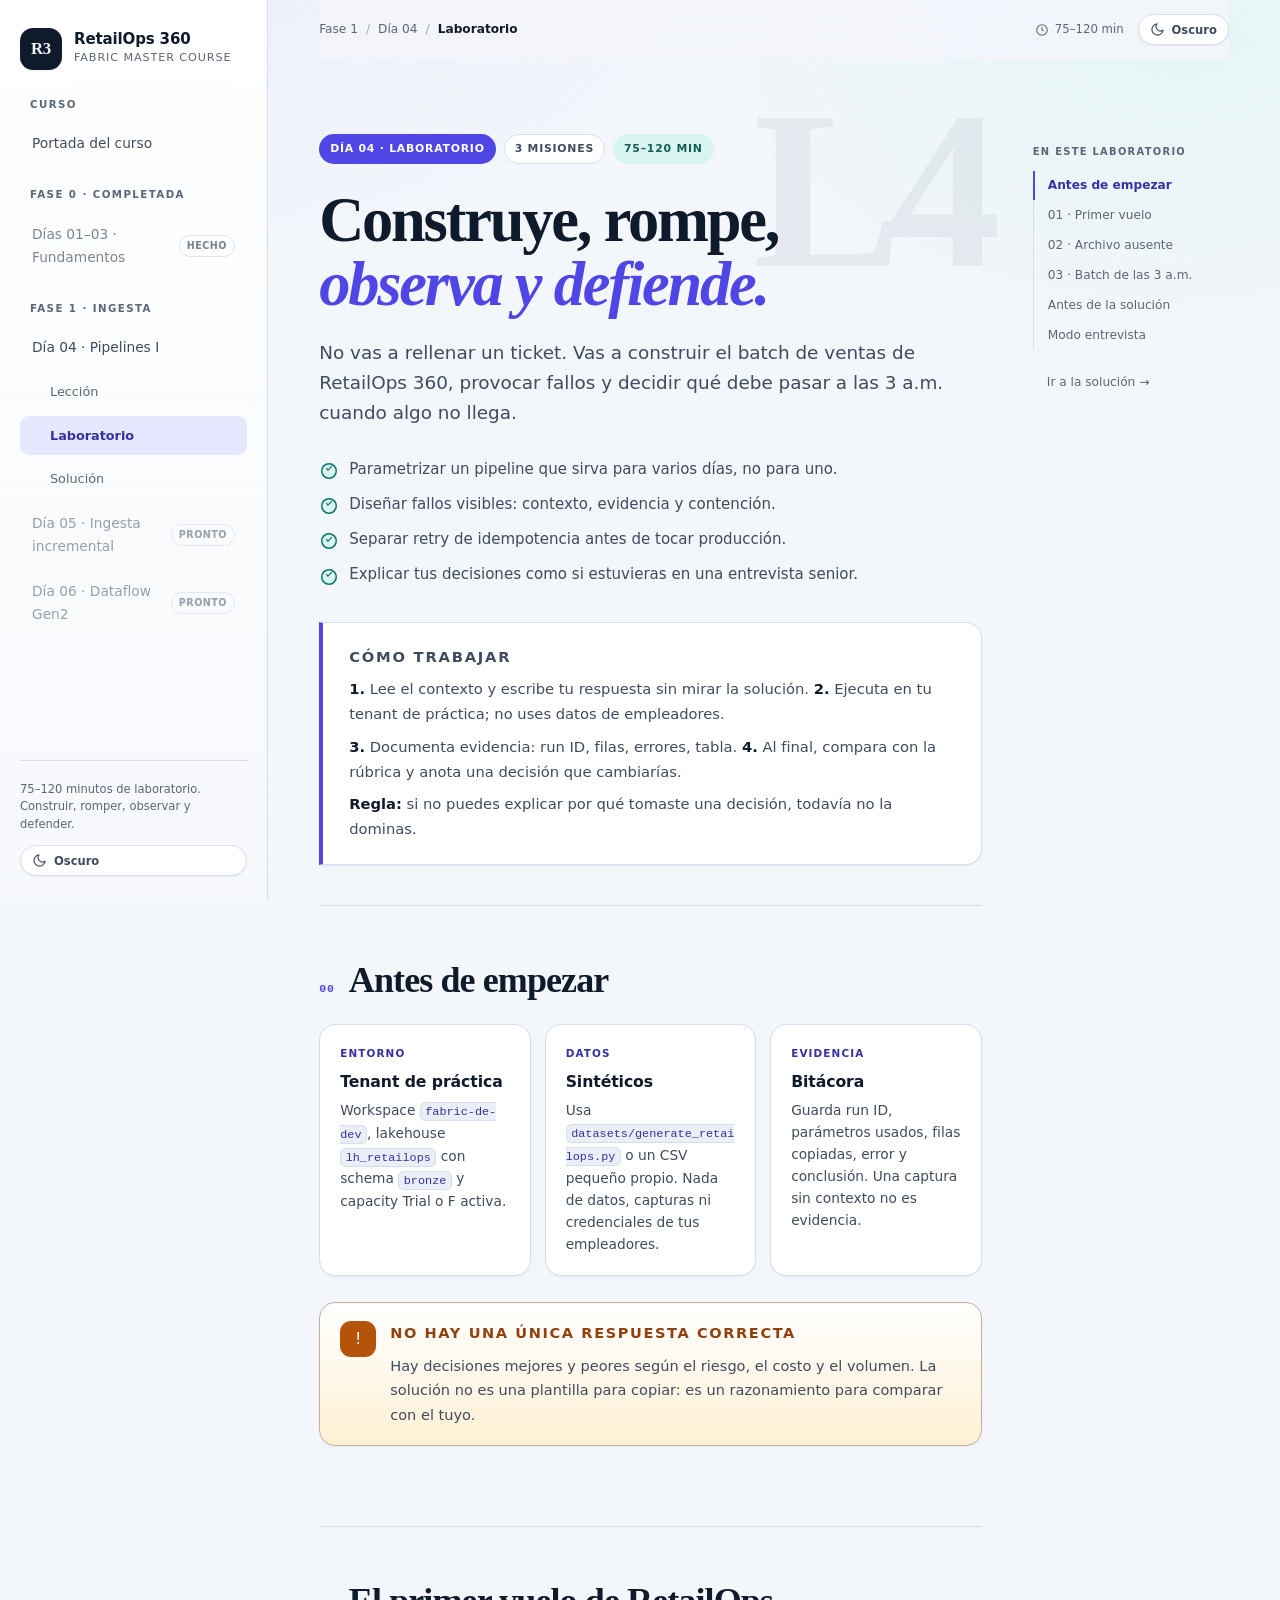
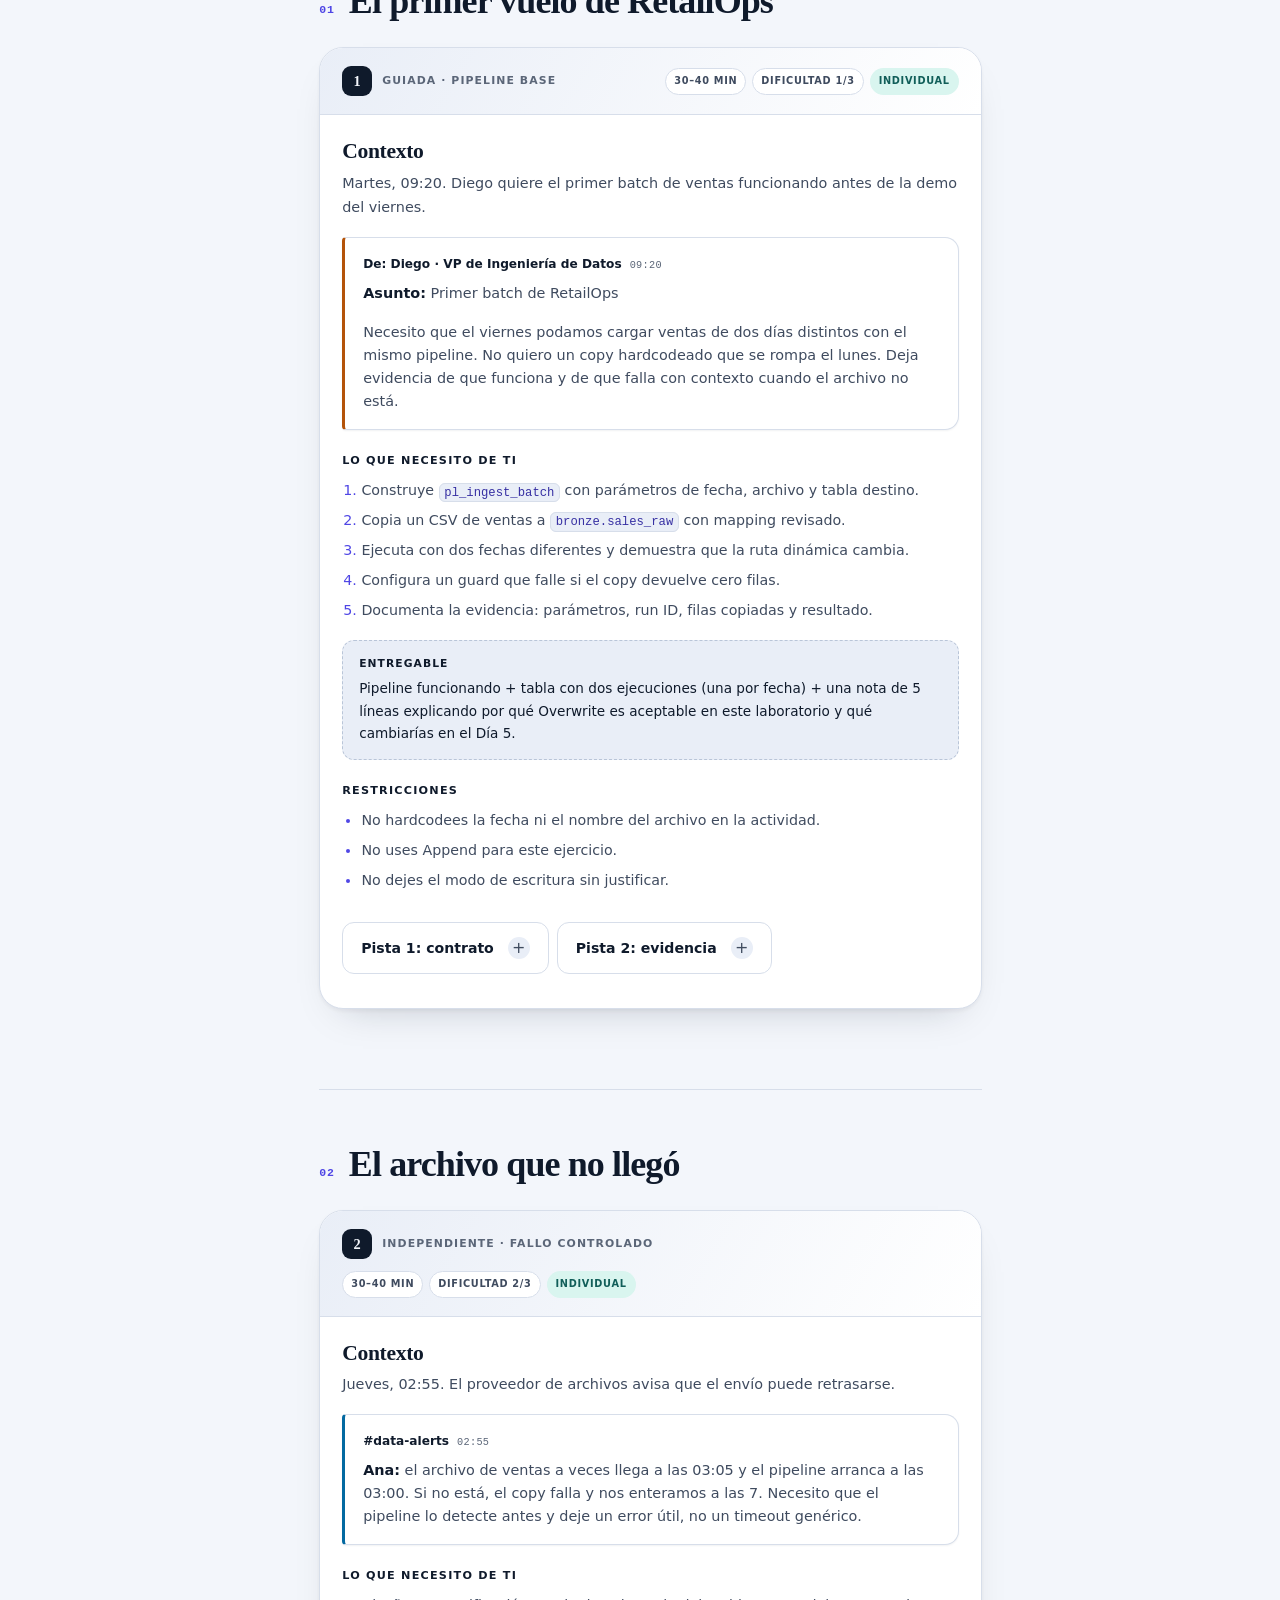
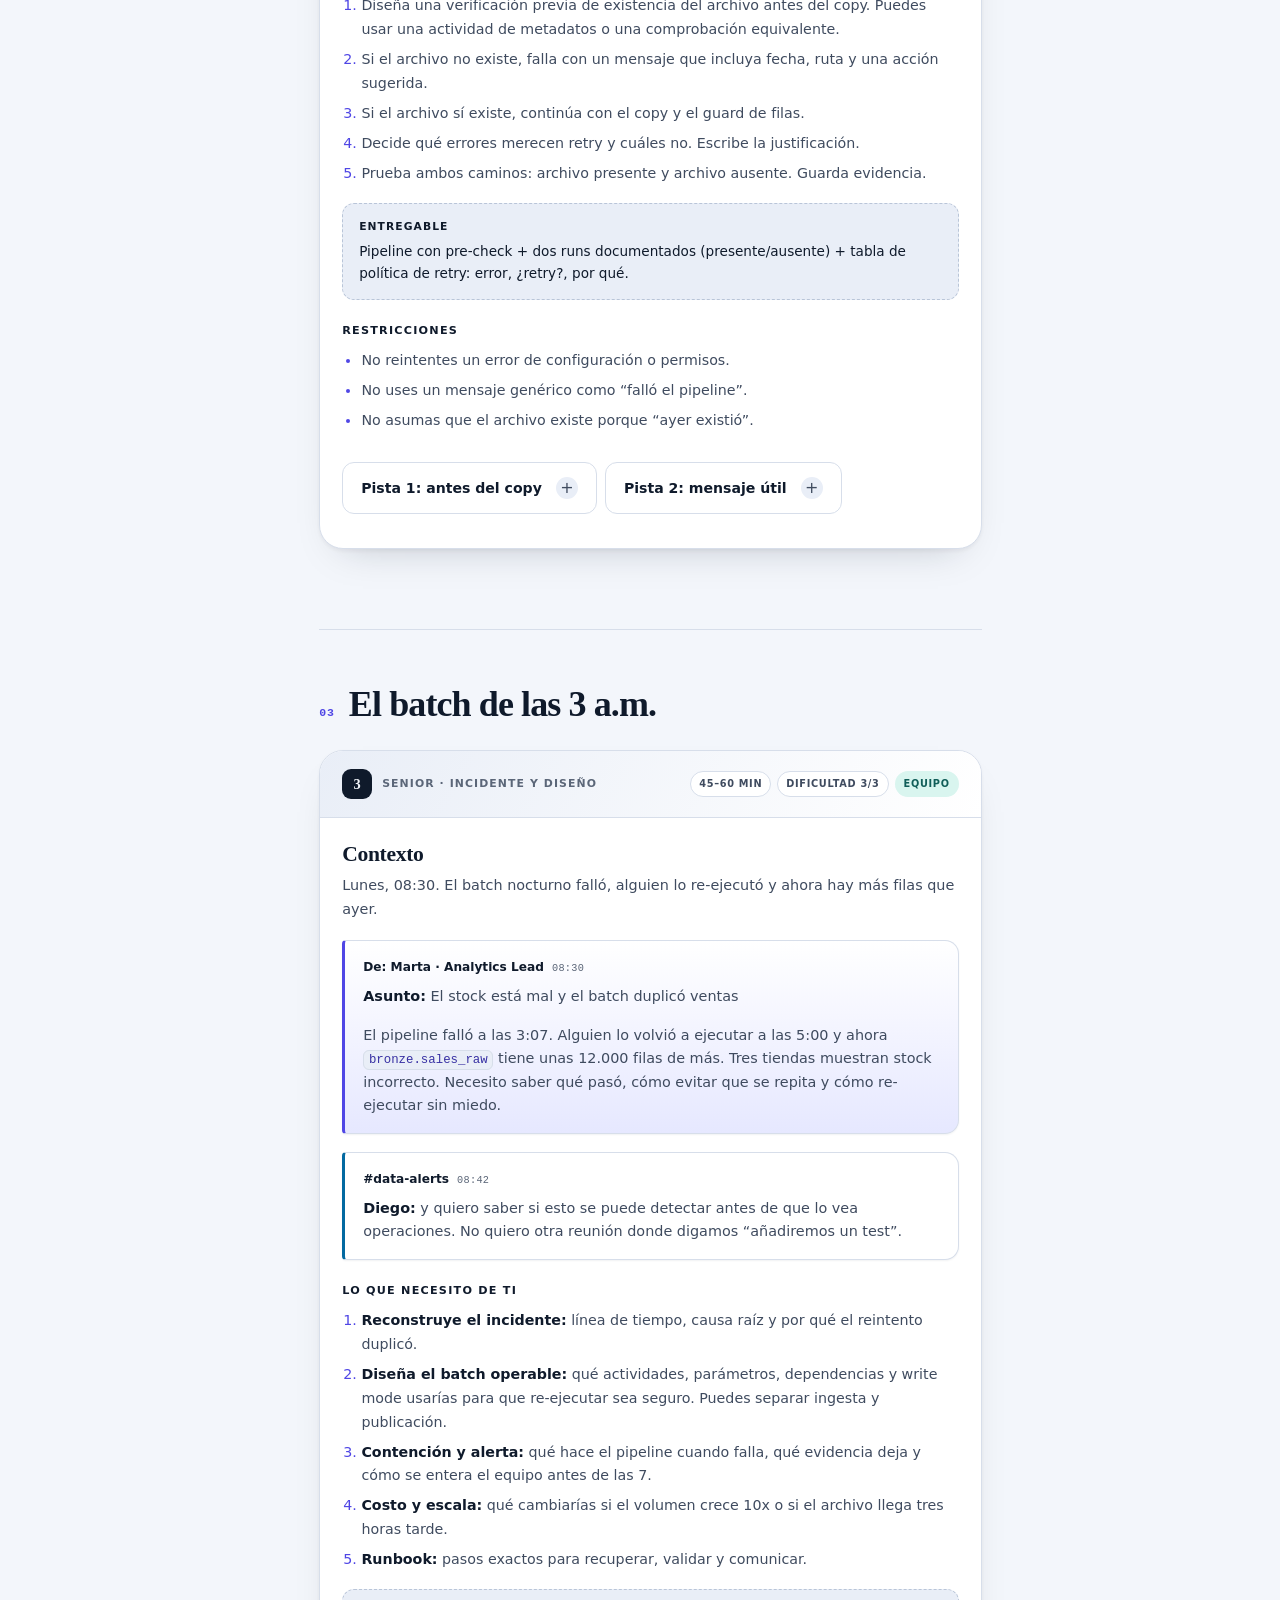
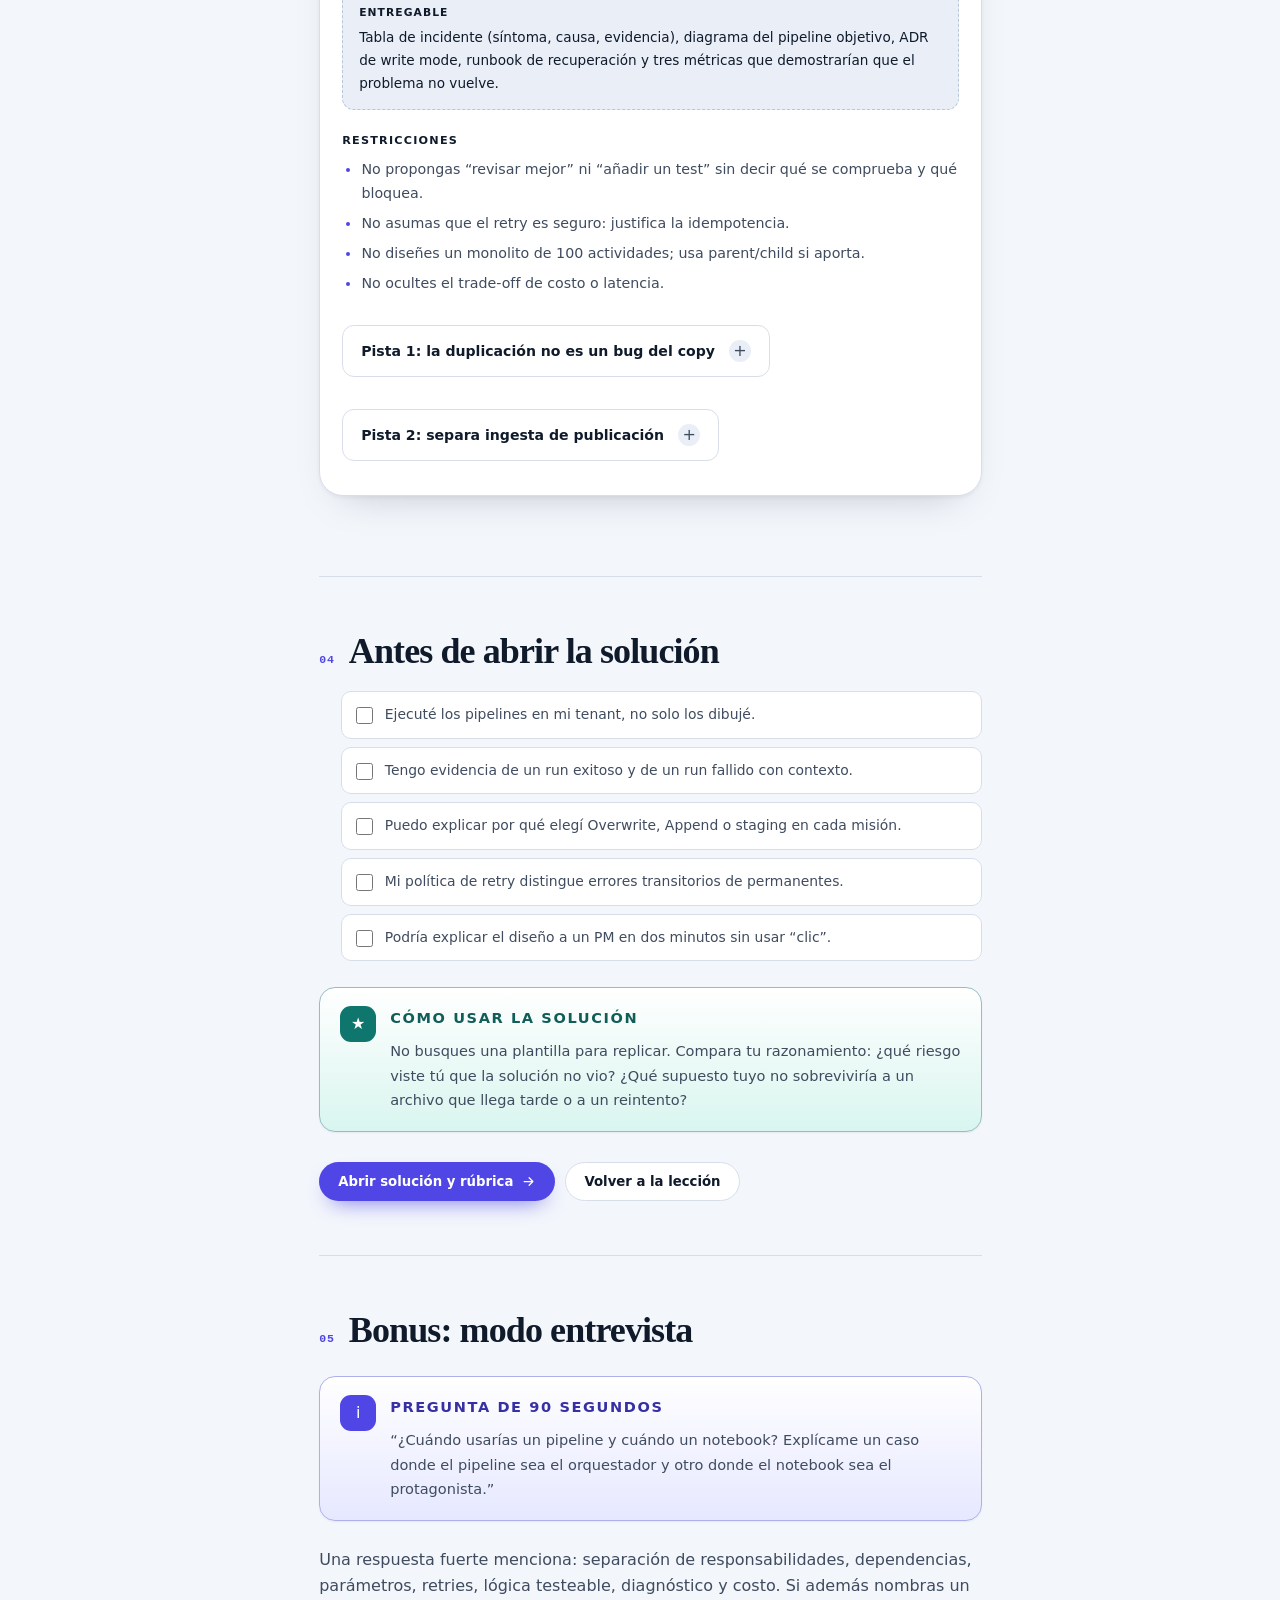
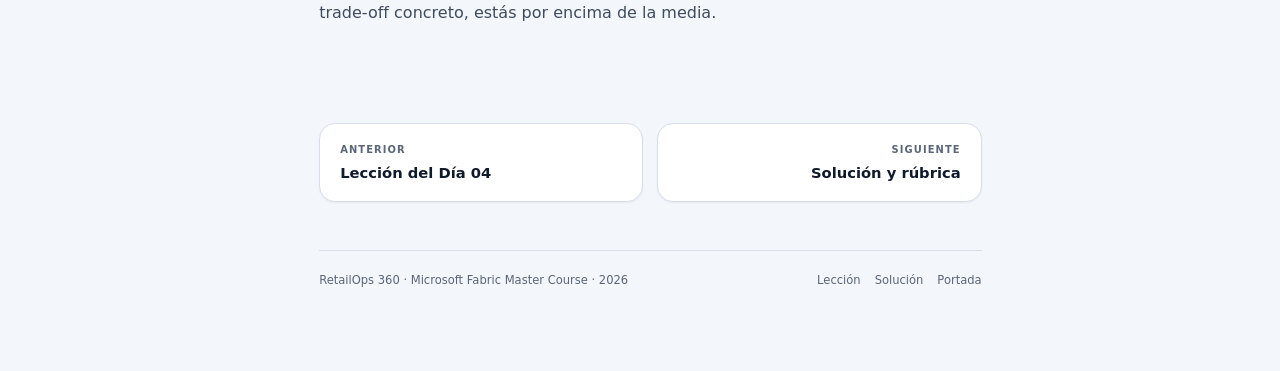
==== exercises/dia-04-ejercicios.html @ 376a0f2b "Curso Microsoft Fabric: estructura inicial y Dia 04" ====
<!DOCTYPE html>
<html lang="es">
<head>
  <meta charset="utf-8">
  <meta name="viewport" content="width=device-width, initial-scale=1">
  <title>Día 04 · Laboratorio · Data Factory pipelines · RetailOps 360</title>
  <meta name="description" content="Tres laboratorios del Día 4: pipeline parametrizado, archivo ausente y batch nocturno operable en Microsoft Fabric.">
  <link rel="stylesheet" href="../assets/course.css">
  <script>
    try {
      var t = localStorage.getItem("fabric-theme");
      if (t) document.documentElement.dataset.theme = t;
      else if (matchMedia("(prefers-color-scheme: dark)").matches) {
        document.documentElement.dataset.theme = "dark";
      }
    } catch (e) {}
  </script>
</head>
<body>
  <a class="skip-link" href="#contenido">Saltar al contenido</a>
  <div class="reading-progress" id="readingProgress" aria-hidden="true"></div>

  <div class="shell">
    <aside class="sidebar">
      <a class="brand" href="../index.html">
        <span class="brand-mark">R3</span>
        <span>
          <strong>RetailOps 360</strong>
          <small>Fabric Master Course</small>
        </span>
      </a>

      <nav class="side-nav" aria-label="Navegación del curso">
        <p class="nav-label">Curso</p>
        <a class="side-link" href="../index.html">Portada del curso</a>

        <p class="nav-label">Fase 0 · Completada</p>
        <span class="side-link is-complete">Días 01–03 · Fundamentos</span>

        <p class="nav-label">Fase 1 · Ingesta</p>
        <a class="side-link" href="../lessons/dia-04-data-factory-pipelines-i.html">Día 04 · Pipelines I</a>
        <a class="side-link side-link--sub" href="../lessons/dia-04-data-factory-pipelines-i.html">Lección</a>
        <a class="side-link side-link--sub is-active" href="dia-04-ejercicios.html" aria-current="page">Laboratorio</a>
        <a class="side-link side-link--sub" href="../solutions/dia-04-solucion.html">Solución</a>
        <a class="side-link is-locked" href="#" aria-disabled="true" tabindex="-1">Día 05 · Ingesta incremental</a>
        <a class="side-link is-locked" href="#" aria-disabled="true" tabindex="-1">Día 06 · Dataflow Gen2</a>
      </nav>

      <div class="sidebar-footer">
        <p class="sidebar-note">75–120 minutos de laboratorio. Construir, romper, observar y defender.</p>
        <button class="theme-toggle" type="button" aria-label="Cambiar tema" aria-pressed="false">
          <svg class="icon-sun" viewBox="0 0 24 24" aria-hidden="true"><circle cx="12" cy="12" r="4"/><path d="M12 2v2M12 20v2M4.9 4.9l1.4 1.4M17.7 17.7l1.4 1.4M2 12h2M20 12h2M4.9 19.1l1.4-1.4M17.7 6.3l1.4-1.4"/></svg>
          <svg class="icon-moon" viewBox="0 0 24 24" aria-hidden="true"><path d="M21 12.8A9 9 0 1 1 11.2 3a7 7 0 0 0 9.8 9.8Z"/></svg>
          <span class="theme-toggle__label">Oscuro</span>
        </button>
      </div>
    </aside>

    <main class="main" id="contenido">
      <div class="topbar">
        <div class="crumbs">
          <span>Fase 1</span><span aria-hidden="true">/</span><span>Día 04</span><span aria-hidden="true">/</span><strong>Laboratorio</strong>
        </div>
        <div class="topbar-meta">
          <span class="read-time">
            <svg viewBox="0 0 24 24" aria-hidden="true"><circle cx="12" cy="12" r="9"/><path d="M12 7v5l3 2"/></svg>
            75–120 min
          </span>
          <button class="theme-toggle" type="button" aria-label="Cambiar tema" aria-pressed="false">
            <svg class="icon-sun" viewBox="0 0 24 24" aria-hidden="true"><circle cx="12" cy="12" r="4"/><path d="M12 2v2M12 20v2M4.9 4.9l1.4 1.4M17.7 17.7l1.4 1.4M2 12h2M20 12h2M4.9 19.1l1.4-1.4M17.7 6.3l1.4-1.4"/></svg>
            <svg class="icon-moon" viewBox="0 0 24 24" aria-hidden="true"><path d="M21 12.8A9 9 0 1 1 11.2 3a7 7 0 0 0 9.8 9.8Z"/></svg>
            <span class="theme-toggle__label">Oscuro</span>
          </button>
        </div>
      </div>

      <div class="page-grid">
        <article class="article">
          <header class="hero">
            <div class="hero-ornament" aria-hidden="true">L4</div>
            <ul class="eyebrow">
              <li class="chip chip--accent">Día 04 · Laboratorio</li>
              <li class="chip">3 misiones</li>
              <li class="chip chip--soft">75–120 min</li>
            </ul>
            <h1>Construye, rompe, <em>observa y defiende.</em></h1>
            <p class="lede">
              No vas a rellenar un ticket. Vas a construir el batch de ventas de
              RetailOps 360, provocar fallos y decidir qué debe pasar a las 3 a.m.
              cuando algo no llega.
            </p>

            <ul class="goals">
              <li>Parametrizar un pipeline que sirva para varios días, no para uno.</li>
              <li>Diseñar fallos visibles: contexto, evidencia y contención.</li>
              <li>Separar retry de idempotencia antes de tocar producción.</li>
              <li>Explicar tus decisiones como si estuvieras en una entrevista senior.</li>
            </ul>

            <div class="tldr">
              <p class="tldr__label">Cómo trabajar</p>
              <p><strong>1.</strong> Lee el contexto y escribe tu respuesta sin mirar la solución. <strong>2.</strong> Ejecuta en tu tenant de práctica; no uses datos de empleadores.</p>
              <p><strong>3.</strong> Documenta evidencia: run ID, filas, errores, tabla. <strong>4.</strong> Al final, compara con la rúbrica y anota una decisión que cambiarías.</p>
              <p><strong>Regla:</strong> si no puedes explicar por qué tomaste una decisión, todavía no la dominas.</p>
            </div>
          </header>

          <section class="section" id="antes">
            <div class="section-head">
              <span class="section-index">00</span>
              <h2>Antes de empezar</h2>
            </div>
            <div class="grid grid--3">
              <div class="card">
                <span class="card__kicker">Entorno</span>
                <h3>Tenant de práctica</h3>
                <p>Workspace <code>fabric-de-dev</code>, lakehouse <code>lh_retailops</code> con schema <code>bronze</code> y capacity Trial o F activa.</p>
              </div>
              <div class="card">
                <span class="card__kicker">Datos</span>
                <h3>Sintéticos</h3>
                <p>Usa <code>datasets/generate_retailops.py</code> o un CSV pequeño propio. Nada de datos, capturas ni credenciales de tus empleadores.</p>
              </div>
              <div class="card">
                <span class="card__kicker">Evidencia</span>
                <h3>Bitácora</h3>
                <p>Guarda run ID, parámetros usados, filas copiadas, error y conclusión. Una captura sin contexto no es evidencia.</p>
              </div>
            </div>
            <div class="callout callout--warn">
              <div class="callout__icon" aria-hidden="true">!</div>
              <div>
                <p class="callout__title">No hay una única respuesta correcta</p>
                <p>
                  Hay decisiones mejores y peores según el riesgo, el costo y el
                  volumen. La solución no es una plantilla para copiar: es un
                  razonamiento para comparar con el tuyo.
                </p>
              </div>
            </div>
          </section>

          <section class="section" id="mision-1">
            <div class="section-head">
              <span class="section-index">01</span>
              <h2>El primer vuelo de RetailOps</h2>
            </div>

            <div class="mission">
              <div class="mission__head">
                <span class="mission__id"><span class="mission__num">1</span> Guiada · pipeline base</span>
                <div class="mission__meta">
                  <span class="chip">30–40 min</span>
                  <span class="chip">Dificultad 1/3</span>
                  <span class="chip chip--soft">Individual</span>
                </div>
              </div>
              <div class="mission__body">
                <h3>Contexto</h3>
                <p class="mission__sub">Martes, 09:20. Diego quiere el primer batch de ventas funcionando antes de la demo del viernes.</p>

                <div class="message message--email">
                  <div class="message__meta">
                    <strong>De: Diego · VP de Ingeniería de Datos</strong>
                    <span class="message__time">09:20</span>
                  </div>
                  <p class="message__body"><strong>Asunto:</strong> Primer batch de RetailOps</p>
                  <p class="message__body">Necesito que el viernes podamos cargar ventas de dos días distintos con el mismo pipeline. No quiero un copy hardcodeado que se rompa el lunes. Deja evidencia de que funciona y de que falla con contexto cuando el archivo no está.</p>
                </div>

                <h4>Lo que necesito de ti</h4>
                <ol>
                  <li>Construye <code>pl_ingest_batch</code> con parámetros de fecha, archivo y tabla destino.</li>
                  <li>Copia un CSV de ventas a <code>bronze.sales_raw</code> con mapping revisado.</li>
                  <li>Ejecuta con dos fechas diferentes y demuestra que la ruta dinámica cambia.</li>
                  <li>Configura un guard que falle si el copy devuelve cero filas.</li>
                  <li>Documenta la evidencia: parámetros, run ID, filas copiadas y resultado.</li>
                </ol>

                <div class="deliverable">
                  <strong>Entregable</strong>
                  Pipeline funcionando + tabla con dos ejecuciones (una por fecha) + una nota de 5 líneas explicando por qué Overwrite es aceptable en este laboratorio y qué cambiarías en el Día 5.
                </div>

                <h4>Restricciones</h4>
                <ul>
                  <li>No hardcodees la fecha ni el nombre del archivo en la actividad.</li>
                  <li>No uses Append para este ejercicio.</li>
                  <li>No dejes el modo de escritura sin justificar.</li>
                </ul>

                <div class="hint-row">
                  <details class="reveal">
                    <summary>Pista 1: contrato</summary>
                    <div class="reveal__body">Empieza por la tabla de parámetros. Si no puedes explicar qué entra al run, todavía no puedes construir el pipeline.</div>
                  </details>
                  <details class="reveal">
                    <summary>Pista 2: evidencia</summary>
                    <div class="reveal__body">El run history guarda más que “falló”. Busca parámetros, output de la Copy activity y filas copiadas.</div>
                  </details>
                </div>
              </div>
            </div>
          </section>

          <section class="section" id="mision-2">
            <div class="section-head">
              <span class="section-index">02</span>
              <h2>El archivo que no llegó</h2>
            </div>

            <div class="mission">
              <div class="mission__head">
                <span class="mission__id"><span class="mission__num">2</span> Independiente · fallo controlado</span>
                <div class="mission__meta">
                  <span class="chip">30–40 min</span>
                  <span class="chip">Dificultad 2/3</span>
                  <span class="chip chip--soft">Individual</span>
                </div>
              </div>
              <div class="mission__body">
                <h3>Contexto</h3>
                <p class="mission__sub">Jueves, 02:55. El proveedor de archivos avisa que el envío puede retrasarse.</p>

                <div class="message">
                  <div class="message__meta">
                    <strong>#data-alerts</strong>
                    <span class="message__time">02:55</span>
                  </div>
                  <p class="message__body"><strong>Ana:</strong> el archivo de ventas a veces llega a las 03:05 y el pipeline arranca a las 03:00. Si no está, el copy falla y nos enteramos a las 7. Necesito que el pipeline lo detecte antes y deje un error útil, no un timeout genérico.</p>
                </div>

                <h4>Lo que necesito de ti</h4>
                <ol>
                  <li>Diseña una verificación previa de existencia del archivo antes del copy. Puedes usar una actividad de metadatos o una comprobación equivalente.</li>
                  <li>Si el archivo no existe, falla con un mensaje que incluya fecha, ruta y una acción sugerida.</li>
                  <li>Si el archivo sí existe, continúa con el copy y el guard de filas.</li>
                  <li>Decide qué errores merecen retry y cuáles no. Escribe la justificación.</li>
                  <li>Prueba ambos caminos: archivo presente y archivo ausente. Guarda evidencia.</li>
                </ol>

                <div class="deliverable">
                  <strong>Entregable</strong>
                  Pipeline con pre-check + dos runs documentados (presente/ausente) + tabla de política de retry: error, ¿retry?, por qué.
                </div>

                <h4>Restricciones</h4>
                <ul>
                  <li>No reintentes un error de configuración o permisos.</li>
                  <li>No uses un mensaje genérico como “falló el pipeline”.</li>
                  <li>No asumas que el archivo existe porque “ayer existió”.</li>
                </ul>

                <div class="hint-row">
                  <details class="reveal">
                    <summary>Pista 1: antes del copy</summary>
                    <div class="reveal__body">¿Qué actividad puede decirte si un archivo o carpeta existe sin moverlo? Piensa en metadatos, no en otra copia.</div>
                  </details>
                  <details class="reveal">
                    <summary>Pista 2: mensaje útil</summary>
                    <div class="reveal__body">Un guard de guardia necesita saber qué archivo, qué partición y qué run. Incluye esos tres datos en el error.</div>
                  </details>
                </div>
              </div>
            </div>
          </section>

          <section class="section" id="mision-3">
            <div class="section-head">
              <span class="section-index">03</span>
              <h2>El batch de las 3 a.m.</h2>
            </div>

            <div class="mission">
              <div class="mission__head">
                <span class="mission__id"><span class="mission__num">3</span> Senior · incidente y diseño</span>
                <div class="mission__meta">
                  <span class="chip">45–60 min</span>
                  <span class="chip">Dificultad 3/3</span>
                  <span class="chip chip--soft">Equipo</span>
                </div>
              </div>
              <div class="mission__body">
                <h3>Contexto</h3>
                <p class="mission__sub">Lunes, 08:30. El batch nocturno falló, alguien lo re-ejecutó y ahora hay más filas que ayer.</p>

                <div class="message message--alert">
                  <div class="message__meta">
                    <strong>De: Marta · Analytics Lead</strong>
                    <span class="message__time">08:30</span>
                  </div>
                  <p class="message__body"><strong>Asunto:</strong> El stock está mal y el batch duplicó ventas</p>
                  <p class="message__body">El pipeline falló a las 3:07. Alguien lo volvió a ejecutar a las 5:00 y ahora <code>bronze.sales_raw</code> tiene unas 12.000 filas de más. Tres tiendas muestran stock incorrecto. Necesito saber qué pasó, cómo evitar que se repita y cómo re-ejecutar sin miedo.</p>
                </div>
                <div class="message">
                  <div class="message__meta">
                    <strong>#data-alerts</strong>
                    <span class="message__time">08:42</span>
                  </div>
                  <p class="message__body"><strong>Diego:</strong> y quiero saber si esto se puede detectar antes de que lo vea operaciones. No quiero otra reunión donde digamos “añadiremos un test”.</p>
                </div>

                <h4>Lo que necesito de ti</h4>
                <ol>
                  <li><strong>Reconstruye el incidente:</strong> línea de tiempo, causa raíz y por qué el reintento duplicó.</li>
                  <li><strong>Diseña el batch operable:</strong> qué actividades, parámetros, dependencias y write mode usarías para que re-ejecutar sea seguro. Puedes separar ingesta y publicación.</li>
                  <li><strong>Contención y alerta:</strong> qué hace el pipeline cuando falla, qué evidencia deja y cómo se entera el equipo antes de las 7.</li>
                  <li><strong>Costo y escala:</strong> qué cambiarías si el volumen crece 10x o si el archivo llega tres horas tarde.</li>
                  <li><strong>Runbook:</strong> pasos exactos para recuperar, validar y comunicar.</li>
                </ol>

                <div class="deliverable">
                  <strong>Entregable</strong>
                  Tabla de incidente (síntoma, causa, evidencia), diagrama del pipeline objetivo, ADR de write mode, runbook de recuperación y tres métricas que demostrarían que el problema no vuelve.
                </div>

                <h4>Restricciones</h4>
                <ul>
                  <li>No propongas “revisar mejor” ni “añadir un test” sin decir qué se comprueba y qué bloquea.</li>
                  <li>No asumas que el retry es seguro: justifica la idempotencia.</li>
                  <li>No diseñes un monolito de 100 actividades; usa parent/child si aporta.</li>
                  <li>No ocultes el trade-off de costo o latencia.</li>
                </ul>

                <div class="hint-row">
                  <details class="reveal">
                    <summary>Pista 1: la duplicación no es un bug del copy</summary>
                    <div class="reveal__body">Si la escritura es Append y el run se repite, el resultado es el esperado por el diseño. El problema está en la decisión de write mode y en la clave de idempotencia.</div>
                  </details>
                  <details class="reveal">
                    <summary>Pista 2: separa ingesta de publicación</summary>
                    <div class="reveal__body">Una tabla staging o un batch_id puede permitir cargar, validar y publicar de forma atómica. No todo tiene que escribirse directo en la tabla que consume el negocio.</div>
                  </details>
                </div>
              </div>
            </div>
          </section>

          <section class="section" id="antes-solucion">
            <div class="section-head">
              <span class="section-index">04</span>
              <h2>Antes de abrir la solución</h2>
            </div>
            <ul class="checklist">
              <li>
                <label>
                  <input type="checkbox" id="ex4-check-1" data-persist>
                  <span>Ejecuté los pipelines en mi tenant, no solo los dibujé.</span>
                </label>
              </li>
              <li>
                <label>
                  <input type="checkbox" id="ex4-check-2" data-persist>
                  <span>Tengo evidencia de un run exitoso y de un run fallido con contexto.</span>
                </label>
              </li>
              <li>
                <label>
                  <input type="checkbox" id="ex4-check-3" data-persist>
                  <span>Puedo explicar por qué elegí Overwrite, Append o staging en cada misión.</span>
                </label>
              </li>
              <li>
                <label>
                  <input type="checkbox" id="ex4-check-4" data-persist>
                  <span>Mi política de retry distingue errores transitorios de permanentes.</span>
                </label>
              </li>
              <li>
                <label>
                  <input type="checkbox" id="ex4-check-5" data-persist>
                  <span>Podría explicar el diseño a un PM en dos minutos sin usar “clic”.</span>
                </label>
              </li>
            </ul>

            <div class="callout callout--staff">
              <div class="callout__icon" aria-hidden="true">★</div>
              <div>
                <p class="callout__title">Cómo usar la solución</p>
                <p>
                  No busques una plantilla para replicar. Compara tu razonamiento:
                  ¿qué riesgo viste tú que la solución no vio? ¿Qué supuesto tuyo no
                  sobreviviría a un archivo que llega tarde o a un reintento?
                </p>
              </div>
            </div>

            <div class="hero-actions">
              <a class="btn btn--primary" href="../solutions/dia-04-solucion.html">
                Abrir solución y rúbrica
                <svg viewBox="0 0 24 24" aria-hidden="true"><path d="M5 12h14M13 6l6 6-6 6"/></svg>
              </a>
              <a class="btn btn--ghost" href="../lessons/dia-04-data-factory-pipelines-i.html">Volver a la lección</a>
            </div>
          </section>

          <section class="section" id="entrevista">
            <div class="section-head">
              <span class="section-index">05</span>
              <h2>Bonus: modo entrevista</h2>
            </div>
            <div class="callout callout--key">
              <div class="callout__icon" aria-hidden="true">i</div>
              <div>
                <p class="callout__title">Pregunta de 90 segundos</p>
                <p>
                  “¿Cuándo usarías un pipeline y cuándo un notebook? Explícame un
                  caso donde el pipeline sea el orquestador y otro donde el notebook
                  sea el protagonista.”
                </p>
              </div>
            </div>
            <p>
              Una respuesta fuerte menciona: separación de responsabilidades,
              dependencias, parámetros, retries, lógica testeable, diagnóstico y
              costo. Si además nombras un trade-off concreto, estás por encima de la
              media.
            </p>
          </section>

          <nav class="lesson-nav" aria-label="Navegación">
            <a href="../lessons/dia-04-data-factory-pipelines-i.html">
              <span class="lesson-nav__dir">Anterior</span>
              <span class="lesson-nav__title">Lección del Día 04</span>
            </a>
            <a href="../solutions/dia-04-solucion.html">
              <span class="lesson-nav__dir">Siguiente</span>
              <span class="lesson-nav__title">Solución y rúbrica</span>
            </a>
          </nav>

          <footer class="site-footer">
            <span>RetailOps 360 · Microsoft Fabric Master Course · <span data-year>2026</span></span>
            <div class="site-footer__links">
              <a href="../lessons/dia-04-data-factory-pipelines-i.html">Lección</a>
              <a href="../solutions/dia-04-solucion.html">Solución</a>
              <a href="../index.html">Portada</a>
            </div>
          </footer>
        </article>

        <aside class="toc" aria-label="En este laboratorio">
          <p class="toc__label">En este laboratorio</p>
          <ul>
            <li><a href="#antes">Antes de empezar</a></li>
            <li><a href="#mision-1">01 · Primer vuelo</a></li>
            <li><a href="#mision-2">02 · Archivo ausente</a></li>
            <li><a href="#mision-3">03 · Batch de las 3 a.m.</a></li>
            <li><a href="#antes-solucion">Antes de la solución</a></li>
            <li><a href="#entrevista">Modo entrevista</a></li>
          </ul>
          <a class="toc__back" href="../solutions/dia-04-solucion.html">Ir a la solución →</a>
        </aside>
      </div>
    </main>
  </div>

  <script src="../assets/course.js"></script>
</body>
</html>
---- assets/course.css ----
/* ==========================================================================
   RetailOps 360 · Microsoft Fabric Master Course
   Sistema visual compartido para sesiones, laboratorios y soluciones.
   Sin dependencias externas: funciona offline y con file://.
   ========================================================================== */

/* ---------- 1. Tokens ---------- */
:root {
  color-scheme: light;

  --bg: #f3f6fb;
  --bg-translucent: rgba(243, 246, 251, 0.9);
  --surface: #ffffff;
  --surface-2: #e9eef7;
  --surface-3: #dfe6f2;

  --ink: #0f1a2b;
  --ink-2: #3f4b5f;
  --muted: #5b6678;

  --line: #d7deea;
  --line-strong: #b9c5d8;

  --accent: #4f46e5;
  --accent-hover: #4338ca;
  --accent-soft: #e6e8ff;
  --accent-ink: #3730a3;
  --on-accent: #ffffff;

  --teal: #0f766e;
  --teal-soft: #d9f5ef;
  --teal-ink: #115e59;

  --amber: #b45309;
  --amber-soft: #fef0d4;
  --amber-ink: #92400e;

  --blue: #0369a1;
  --blue-soft: #e0f2fe;
  --blue-ink: #075985;

  --code-bg: #0d1526;
  --code-head: #131d31;
  --code-line: #26324a;
  --code-ink: #e6edf7;
  --code-muted: #93a4bd;

  --shadow-sm: 0 1px 2px rgba(15, 26, 43, 0.06);
  --shadow-md: 0 2px 4px rgba(15, 26, 43, 0.05),
    0 18px 40px -24px rgba(15, 26, 43, 0.26);
  --shadow-lg: 0 30px 70px -40px rgba(15, 26, 43, 0.42);

  --radius-sm: 10px;
  --radius: 16px;
  --radius-lg: 24px;

  --font-sans: "Inter", "Segoe UI", system-ui, -apple-system, BlinkMacSystemFont,
    "Helvetica Neue", Arial, sans-serif;
  --font-serif: "Fraunces", "Iowan Old Style", "Palatino Linotype", Palatino,
    Georgia, "Times New Roman", serif;
  --font-mono: "JetBrains Mono", "Cascadia Code", "SFMono-Regular", Consolas,
    "Liberation Mono", Menlo, monospace;

  --sidebar-w: 268px;
  --content-w: 760px;
  --toc-w: 196px;

  --ease: cubic-bezier(0.2, 0.7, 0.2, 1);
}

[data-theme="dark"] {
  color-scheme: dark;

  --bg: #0b1220;
  --bg-translucent: rgba(11, 18, 32, 0.88);
  --surface: #111a2c;
  --surface-2: #182338;
  --surface-3: #21304a;

  --ink: #eef3fb;
  --ink-2: #c3cede;
  --muted: #94a3b8;

  --line: #253249;
  --line-strong: #3a4a66;

  --accent: #818cf8;
  --accent-hover: #a5b4fc;
  --accent-soft: rgba(79, 70, 229, 0.18);
  --accent-ink: #c7d2fe;
  --on-accent: #0b1220;

  --teal: #5eead4;
  --teal-soft: rgba(15, 118, 110, 0.2);
  --teal-ink: #99f6e4;

  --amber: #fbbf24;
  --amber-soft: rgba(180, 83, 9, 0.18);
  --amber-ink: #fde68a;

  --blue: #7dd3fc;
  --blue-soft: rgba(3, 105, 161, 0.2);
  --blue-ink: #bae6fd;

  --code-bg: #070c16;
  --code-head: #0d1422;
  --code-line: #1e2a3f;
  --code-ink: #e6edf7;
  --code-muted: #8fa2bd;

  --shadow-sm: 0 1px 2px rgba(0, 0, 0, 0.3);
  --shadow-md: 0 2px 4px rgba(0, 0, 0, 0.25),
    0 18px 40px -24px rgba(0, 0, 0, 0.7);
  --shadow-lg: 0 30px 70px -40px rgba(0, 0, 0, 0.85);
}

/* ---------- 2. Base ---------- */
*,
*::before,
*::after {
  box-sizing: border-box;
}

html {
  scroll-behavior: smooth;
  scroll-padding-top: 96px;
}

@media (prefers-reduced-motion: reduce) {
  html {
    scroll-behavior: auto;
  }
  *,
  *::before,
  *::after {
    animation-duration: 0.01ms !important;
    animation-iteration-count: 1 !important;
    transition-duration: 0.01ms !important;
  }
}

body {
  margin: 0;
  background: var(--bg);
  color: var(--ink);
  font-family: var(--font-sans);
  font-size: 16px;
  line-height: 1.68;
  -webkit-font-smoothing: antialiased;
  text-rendering: optimizeLegibility;
}

body::before {
  content: "";
  position: fixed;
  inset: 0;
  z-index: -1;
  pointer-events: none;
  background:
    radial-gradient(900px 520px at 12% -8%, var(--accent-soft), transparent 62%),
    radial-gradient(780px 480px at 92% 4%, var(--teal-soft), transparent 58%);
  opacity: 0.55;
}

img,
svg {
  max-width: 100%;
}

::selection {
  background: var(--accent);
  color: var(--on-accent);
}

a {
  color: var(--accent-ink);
  text-decoration-thickness: 1px;
  text-underline-offset: 3px;
  transition: color 0.15s var(--ease);
}

a:hover {
  color: var(--accent);
}

strong {
  font-weight: 650;
  color: var(--ink);
}

em {
  font-style: italic;
}

code,
kbd,
samp {
  font-family: var(--font-mono);
}

:focus-visible {
  outline: 2px solid var(--accent);
  outline-offset: 3px;
  border-radius: 4px;
}

.skip-link {
  position: absolute;
  top: -100px;
  left: 16px;
  z-index: 999;
  padding: 10px 16px;
  background: var(--accent);
  color: var(--on-accent);
  border-radius: 8px;
  font-weight: 600;
  text-decoration: none;
}

.skip-link:focus {
  top: 12px;
  color: var(--on-accent);
}

/* ---------- 3. Reading progress ---------- */
.reading-progress {
  position: fixed;
  top: 0;
  left: 0;
  z-index: 200;
  width: 0;
  height: 3px;
  background: linear-gradient(90deg, var(--accent), #e8a13a, var(--teal));
  transition: width 0.08s linear;
}

/* ---------- 4. Shell ---------- */
.shell {
  display: grid;
  grid-template-columns: var(--sidebar-w) minmax(0, 1fr);
  max-width: 1460px;
  margin: 0 auto;
}

/* ---------- 5. Sidebar ---------- */
.sidebar {
  position: sticky;
  top: 0;
  display: flex;
  flex-direction: column;
  gap: 26px;
  height: 100vh;
  padding: 28px 20px 24px;
  border-right: 1px solid var(--line);
  background: linear-gradient(180deg, var(--surface), transparent 140%);
  overflow-y: auto;
}

.brand {
  display: flex;
  align-items: center;
  gap: 12px;
  text-decoration: none;
  color: var(--ink);
}

.brand:hover {
  color: var(--ink);
}

.brand-mark {
  display: grid;
  place-items: center;
  width: 42px;
  height: 42px;
  flex: 0 0 42px;
  border-radius: 13px;
  background: var(--ink);
  color: var(--bg);
  font-family: var(--font-serif);
  font-size: 1.05rem;
  font-weight: 700;
  letter-spacing: -0.02em;
  box-shadow: var(--shadow-sm);
}

.brand strong {
  display: block;
  font-size: 0.94rem;
  line-height: 1.25;
  letter-spacing: -0.01em;
}

.brand small {
  display: block;
  color: var(--muted);
  font-size: 0.7rem;
  letter-spacing: 0.08em;
  text-transform: uppercase;
}

.side-nav {
  display: flex;
  flex-direction: column;
  gap: 4px;
}

.nav-label {
  margin: 18px 10px 6px;
  color: var(--muted);
  font-size: 0.64rem;
  font-weight: 700;
  letter-spacing: 0.14em;
  text-transform: uppercase;
}

.nav-label:first-child {
  margin-top: 0;
}

.side-link {
  display: flex;
  align-items: center;
  gap: 10px;
  padding: 9px 12px;
  border-radius: 9px;
  color: var(--ink-2);
  font-size: 0.86rem;
  font-weight: 500;
  text-decoration: none;
  transition: background 0.15s var(--ease), color 0.15s var(--ease);
}

.side-link:hover {
  background: var(--surface-2);
  color: var(--ink);
}

.side-link.is-active {
  background: var(--surface);
  color: var(--ink);
  font-weight: 650;
  box-shadow: inset 0 0 0 1px var(--line), var(--shadow-sm);
}

.side-link.is-active::before {
  content: "";
  width: 6px;
  height: 6px;
  border-radius: 50%;
  background: var(--accent);
  flex: 0 0 6px;
}

.side-link--sub {
  padding-left: 30px;
  font-size: 0.8rem;
  color: var(--muted);
}

.side-link--sub.is-active {
  color: var(--accent-ink);
  background: var(--accent-soft);
  box-shadow: none;
}

.side-link--sub.is-active::before {
  display: none;
}

.side-link.is-locked {
  color: var(--muted);
  cursor: not-allowed;
  opacity: 0.62;
}

.side-link.is-complete {
  color: var(--muted);
  opacity: 0.8;
}

.side-link.is-complete::after {
  content: "hecho";
  margin-left: auto;
  padding: 2px 7px;
  border: 1px solid var(--line);
  border-radius: 999px;
  font-size: 0.6rem;
  font-weight: 600;
  letter-spacing: 0.05em;
  text-transform: uppercase;
}

.side-link.is-locked::after {
  content: "pronto";
  margin-left: auto;
  padding: 2px 7px;
  border: 1px solid var(--line);
  border-radius: 999px;
  font-size: 0.6rem;
  font-weight: 600;
  letter-spacing: 0.05em;
  text-transform: uppercase;
}

.sidebar-footer {
  margin-top: auto;
  padding-top: 20px;
  border-top: 1px solid var(--line);
  display: grid;
  gap: 12px;
}

.sidebar-note {
  margin: 0;
  color: var(--muted);
  font-size: 0.72rem;
  line-height: 1.5;
}

/* ---------- 6. Theme toggle ---------- */
.theme-toggle {
  display: inline-flex;
  align-items: center;
  gap: 7px;
  padding: 7px 11px;
  border: 1px solid var(--line);
  border-radius: 999px;
  background: var(--surface);
  color: var(--ink-2);
  font: 600 0.72rem var(--font-sans);
  cursor: pointer;
  box-shadow: var(--shadow-sm);
  transition: background 0.15s var(--ease), border-color 0.15s var(--ease);
}

.theme-toggle:hover {
  border-color: var(--line-strong);
  background: var(--surface-2);
}

.theme-toggle svg {
  width: 15px;
  height: 15px;
  stroke: currentColor;
  fill: none;
  stroke-width: 1.8;
  stroke-linecap: round;
  stroke-linejoin: round;
}

[data-theme="dark"] .icon-moon,
:root:not([data-theme="dark"]) .icon-sun {
  display: none;
}

[data-theme="dark"] .icon-sun {
  display: block;
}

/* ---------- 7. Main / topbar ---------- */
.main {
  min-width: 0;
  padding: 0 clamp(20px, 4vw, 56px) 80px;
}

.topbar {
  position: sticky;
  top: 0;
  z-index: 60;
  display: flex;
  align-items: center;
  justify-content: space-between;
  gap: 16px;
  padding: 14px 0;
  background: var(--bg-translucent);
  border-bottom: 1px solid transparent;
  backdrop-filter: blur(14px);
  -webkit-backdrop-filter: blur(14px);
}

.crumbs {
  display: flex;
  align-items: center;
  gap: 8px;
  color: var(--muted);
  font-size: 0.76rem;
  font-weight: 500;
}

.crumbs strong {
  color: var(--ink);
  font-weight: 650;
}

.crumbs span[aria-hidden] {
  opacity: 0.5;
}

.topbar-meta {
  display: flex;
  align-items: center;
  gap: 14px;
  color: var(--muted);
  font-size: 0.73rem;
}

.read-time {
  display: inline-flex;
  align-items: center;
  gap: 6px;
}

.read-time svg {
  width: 14px;
  height: 14px;
  stroke: currentColor;
  fill: none;
  stroke-width: 1.8;
}

.page-grid {
  display: grid;
  grid-template-columns: minmax(0, var(--content-w)) var(--toc-w);
  gap: clamp(32px, 4vw, 64px);
  justify-content: center;
  align-items: start;
}

.article {
  min-width: 0;
}

/* ---------- 8. Hero ---------- */
.hero {
  position: relative;
  padding: clamp(38px, 6vw, 74px) 0 40px;
  border-bottom: 1px solid var(--line);
}

.hero-ornament {
  position: absolute;
  top: 18px;
  right: -6px;
  color: var(--ink);
  font-family: var(--font-serif);
  font-size: clamp(7rem, 18vw, 14rem);
  font-weight: 700;
  line-height: 1;
  letter-spacing: -0.06em;
  opacity: 0.05;
  pointer-events: none;
  user-select: none;
}

.eyebrow {
  display: flex;
  flex-wrap: wrap;
  align-items: center;
  gap: 8px;
  margin: 0 0 24px;
  padding: 0;
  list-style: none;
}

.chip {
  display: inline-flex;
  align-items: center;
  gap: 6px;
  padding: 5px 10px;
  border: 1px solid var(--line);
  border-radius: 999px;
  background: var(--surface);
  color: var(--ink-2);
  font-size: 0.68rem;
  font-weight: 650;
  letter-spacing: 0.07em;
  text-transform: uppercase;
  white-space: nowrap;
}

.chip--accent {
  border-color: transparent;
  background: var(--accent);
  color: var(--on-accent);
}

.chip--soft {
  border-color: transparent;
  background: var(--teal-soft);
  color: var(--teal-ink);
}

.hero h1 {
  max-width: 19ch;
  margin: 0;
  font-family: var(--font-serif);
  font-size: clamp(2.45rem, 5.4vw, 3.9rem);
  font-weight: 700;
  line-height: 1.02;
  letter-spacing: -0.035em;
  text-wrap: balance;
}

.hero h1 em {
  color: var(--accent);
  font-style: italic;
}

.lede {
  max-width: 62ch;
  margin: 22px 0 0;
  color: var(--ink-2);
  font-size: clamp(1.02rem, 1.6vw, 1.15rem);
  line-height: 1.65;
}

.goals {
  display: grid;
  gap: 10px;
  margin: 28px 0 0;
  padding: 0;
  list-style: none;
}

.goals li {
  position: relative;
  padding-left: 30px;
  color: var(--ink-2);
  font-size: 0.94rem;
}

.goals li::before {
  content: "";
  position: absolute;
  top: 0.42em;
  left: 2px;
  width: 16px;
  height: 16px;
  border-radius: 50%;
  background: var(--teal-soft);
  box-shadow: inset 0 0 0 1.5px var(--teal);
}

.goals li::after {
  content: "";
  position: absolute;
  top: 0.63em;
  left: 7px;
  width: 6px;
  height: 3px;
  border-left: 1.6px solid var(--teal-ink);
  border-bottom: 1.6px solid var(--teal-ink);
  transform: rotate(-45deg);
}

.hero-actions {
  display: flex;
  flex-wrap: wrap;
  gap: 10px;
  margin-top: 30px;
}

.btn {
  display: inline-flex;
  align-items: center;
  justify-content: center;
  gap: 8px;
  padding: 11px 18px;
  border: 1px solid transparent;
  border-radius: 999px;
  font: 650 0.83rem var(--font-sans);
  text-decoration: none;
  cursor: pointer;
  transition: transform 0.15s var(--ease), background 0.15s var(--ease),
    box-shadow 0.15s var(--ease);
}

.btn:hover {
  transform: translateY(-1px);
}

.btn--primary {
  background: var(--accent);
  color: var(--on-accent);
  box-shadow: 0 10px 22px -12px var(--accent);
}

.btn--primary:hover {
  background: var(--accent-hover);
  color: var(--on-accent);
}

.btn--ghost {
  border-color: var(--line);
  background: var(--surface);
  color: var(--ink);
}

.btn--ghost:hover {
  border-color: var(--line-strong);
  background: var(--surface-2);
  color: var(--ink);
}

.btn svg {
  width: 15px;
  height: 15px;
  stroke: currentColor;
  fill: none;
  stroke-width: 2;
  stroke-linecap: round;
  stroke-linejoin: round;
}

/* ---------- 9. TL;DR ---------- */
.tldr {
  position: relative;
  margin: 34px 0 0;
  padding: 22px 24px 22px 26px;
  border: 1px solid var(--line);
  border-left: 4px solid var(--accent);
  border-radius: 0 var(--radius) var(--radius) 0;
  background: var(--surface);
  box-shadow: var(--shadow-sm);
}

.tldr__label {
  display: flex;
  align-items: center;
  gap: 8px;
  margin: 0 0 10px;
  color: var(--accent-ink);
  font-size: 0.68rem;
  font-weight: 750;
  letter-spacing: 0.12em;
  text-transform: uppercase;
}

.tldr p {
  margin: 0 0 8px;
  color: var(--ink-2);
  font-size: 0.92rem;
}

.tldr p:last-child {
  margin-bottom: 0;
}

.tldr strong {
  color: var(--ink);
}

.meta-note {
  margin: 14px 0 0;
  color: var(--muted);
  font-size: 0.72rem;
  line-height: 1.5;
}

/* ---------- 10. Sections ---------- */
.section {
  padding: clamp(38px, 5vw, 54px) 0;
  border-bottom: 1px solid var(--line);
}

.section:last-of-type {
  border-bottom: 0;
}

.section-head {
  display: flex;
  align-items: baseline;
  gap: 14px;
  margin-bottom: 20px;
}

.section-index {
  flex: 0 0 auto;
  color: var(--accent);
  font-family: var(--font-mono);
  font-size: 0.72rem;
  font-weight: 700;
  letter-spacing: 0.08em;
}

.section h2 {
  margin: 0;
  font-family: var(--font-serif);
  font-size: clamp(1.65rem, 3.2vw, 2.25rem);
  font-weight: 700;
  line-height: 1.12;
  letter-spacing: -0.025em;
  text-wrap: balance;
}

.section h3 {
  margin: 2.1em 0 0.6em;
  color: var(--ink);
  font-family: var(--font-sans);
  font-size: 1.02rem;
  font-weight: 700;
  line-height: 1.35;
  letter-spacing: -0.005em;
}

.section h3:first-of-type {
  margin-top: 0;
}

.section h4 {
  margin: 1.6em 0 0.4em;
  font-size: 0.92rem;
  font-weight: 700;
}

.section p {
  max-width: 68ch;
  margin: 0 0 1.1em;
  color: var(--ink-2);
}

.section p:last-child {
  margin-bottom: 0;
}

.section ul,
.section ol {
  max-width: 68ch;
  margin: 0 0 1.2em;
  padding-left: 1.35em;
  color: var(--ink-2);
}

.section li {
  margin-bottom: 0.42em;
}

.section li::marker {
  color: var(--accent);
}

.lead {
  font-size: 1.05rem;
}

.section a {
  font-weight: 550;
}

mark {
  padding: 0.05em 0.25em;
  border-radius: 4px;
  background: var(--amber-soft);
  color: inherit;
}

abbr[title] {
  text-decoration: underline dotted;
  text-underline-offset: 3px;
  cursor: help;
}

/* ---------- 11. Callouts ---------- */
.callout {
  display: grid;
  grid-template-columns: auto 1fr;
  gap: 14px;
  margin: 26px 0;
  padding: 18px 20px;
  border: 1px solid var(--line);
  border-radius: var(--radius);
  background: var(--surface);
  box-shadow: var(--shadow-sm);
}

.callout__icon {
  display: grid;
  place-items: center;
  width: 36px;
  height: 36px;
  border-radius: 11px;
  background: var(--surface-2);
  color: var(--ink);
  font-size: 1rem;
  line-height: 1;
}

.callout__title {
  margin: 0 0 5px;
  font-size: 0.7rem;
  font-weight: 750;
  letter-spacing: 0.11em;
  text-transform: uppercase;
  color: var(--muted);
}

.callout p {
  margin: 0 0 0.6em;
  font-size: 0.91rem;
}

.callout p:last-child {
  margin-bottom: 0;
}

.callout ul {
  margin: 0.4em 0 0;
  padding-left: 1.2em;
  font-size: 0.91rem;
}

.callout--key {
  border-color: color-mix(in srgb, var(--accent) 30%, var(--line));
  background: linear-gradient(180deg, var(--surface), var(--accent-soft));
}

.callout--key .callout__icon {
  background: var(--accent);
  color: var(--on-accent);
}

.callout--key .callout__title {
  color: var(--accent-ink);
}

.callout--warn {
  border-color: color-mix(in srgb, var(--amber) 35%, var(--line));
  background: linear-gradient(180deg, var(--surface), var(--amber-soft));
}

.callout--warn .callout__icon {
  background: var(--amber);
  color: var(--on-accent);
}

.callout--warn .callout__title {
  color: var(--amber-ink);
}

.callout--staff {
  border-color: color-mix(in srgb, var(--teal) 32%, var(--line));
  background: linear-gradient(180deg, var(--surface), var(--teal-soft));
}

.callout--staff .callout__icon {
  background: var(--teal);
  color: var(--on-accent);
}

.callout--staff .callout__title {
  color: var(--teal-ink);
}

.callout--story {
  border-color: color-mix(in srgb, var(--blue) 30%, var(--line));
  background: linear-gradient(180deg, var(--surface), var(--blue-soft));
}

.callout--story .callout__icon {
  background: var(--blue);
  color: var(--on-accent);
}

.callout--story .callout__title {
  color: var(--blue-ink);
}

/* ---------- 12. Cards ---------- */
.grid {
  display: grid;
  gap: 14px;
  margin: 24px 0;
}

.grid--2 {
  grid-template-columns: repeat(2, minmax(0, 1fr));
}

.grid--3 {
  grid-template-columns: repeat(3, minmax(0, 1fr));
}

.card {
  padding: 20px;
  border: 1px solid var(--line);
  border-radius: var(--radius);
  background: var(--surface);
  box-shadow: var(--shadow-sm);
}

.card__kicker {
  display: block;
  margin-bottom: 8px;
  color: var(--accent-ink);
  font-size: 0.65rem;
  font-weight: 750;
  letter-spacing: 0.11em;
  text-transform: uppercase;
}

.card h3,
.card h4 {
  margin: 0 0 7px;
  font-size: 0.98rem;
  font-weight: 700;
  line-height: 1.35;
}

.card p {
  margin: 0;
  font-size: 0.86rem;
  line-height: 1.6;
  color: var(--ink-2);
}

.card ul {
  margin: 8px 0 0;
  padding-left: 1.1em;
  font-size: 0.85rem;
}

.card--flat {
  box-shadow: none;
  background: var(--surface-2);
}

.card--accent {
  border-color: transparent;
  background: var(--ink);
  color: var(--bg);
}

.card--accent h3,
.card--accent p,
.card--accent .card__kicker {
  color: inherit;
}

.card--accent p {
  opacity: 0.78;
}

.card--accent .card__kicker {
  opacity: 0.72;
}

/* ---------- 13. Rail / flow ---------- */
.rail {
  position: relative;
  margin: 28px 0;
  padding: 0;
  list-style: none;
  counter-reset: step;
}

.rail::before {
  content: "";
  position: absolute;
  top: 12px;
  bottom: 12px;
  left: 17px;
  width: 2px;
  background: linear-gradient(180deg, var(--accent), var(--amber), var(--teal));
  opacity: 0.55;
}

.rail li {
  position: relative;
  margin: 0;
  padding: 0 0 22px 52px;
}

.rail li:last-child {
  padding-bottom: 0;
}

.rail__dot {
  position: absolute;
  top: 0;
  left: 0;
  display: grid;
  place-items: center;
  width: 36px;
  height: 36px;
  border: 1.5px solid var(--accent);
  border-radius: 50%;
  background: var(--surface);
  color: var(--accent-ink);
  font-family: var(--font-mono);
  font-size: 0.72rem;
  font-weight: 700;
  box-shadow: 0 0 0 5px var(--bg);
}

.rail__title {
  display: block;
  margin: 6px 0 2px;
  color: var(--ink);
  font-size: 0.92rem;
  font-weight: 700;
}

.rail__body {
  display: block;
  color: var(--ink-2);
  font-size: 0.86rem;
  line-height: 1.58;
}

.rail__body code {
  font-size: 0.82em;
}

.rail--compact li {
  padding-bottom: 16px;
}

/* ---------- 14. Compare ---------- */
.compare {
  display: grid;
  grid-template-columns: repeat(2, minmax(0, 1fr));
  gap: 14px;
  margin: 26px 0;
}

.compare__col {
  padding: 18px 20px;
  border: 1px solid var(--line);
  border-radius: var(--radius);
  background: var(--surface);
}

.compare__head {
  display: flex;
  align-items: center;
  gap: 8px;
  margin-bottom: 10px;
  font-size: 0.72rem;
  font-weight: 750;
  letter-spacing: 0.1em;
  text-transform: uppercase;
}

.compare__head::before {
  content: "";
  width: 8px;
  height: 8px;
  border-radius: 50%;
  background: currentColor;
}

.compare__col--bad {
  border-color: color-mix(in srgb, var(--accent) 25%, var(--line));
}

.compare__col--bad .compare__head {
  color: var(--accent-ink);
}

.compare__col--good {
  border-color: color-mix(in srgb, var(--teal) 25%, var(--line));
}

.compare__col--good .compare__head {
  color: var(--teal-ink);
}

.compare ul {
  margin: 0;
  padding-left: 1.1em;
  font-size: 0.85rem;
}

.compare li {
  margin-bottom: 0.35em;
}

/* ---------- 15. Tables ---------- */
.table-wrap {
  margin: 24px 0;
  border: 1px solid var(--line);
  border-radius: var(--radius);
  background: var(--surface);
  overflow-x: auto;
  box-shadow: var(--shadow-sm);
}

table {
  width: 100%;
  border-collapse: collapse;
  font-size: 0.85rem;
  line-height: 1.5;
}

thead th {
  padding: 12px 16px;
  border-bottom: 1px solid var(--line);
  background: var(--surface-2);
  color: var(--muted);
  font-size: 0.65rem;
  font-weight: 750;
  letter-spacing: 0.09em;
  text-align: left;
  text-transform: uppercase;
  white-space: nowrap;
}

tbody td,
tbody th {
  padding: 12px 16px;
  border-bottom: 1px solid var(--line);
  color: var(--ink-2);
  text-align: left;
  vertical-align: top;
}

tbody th {
  color: var(--ink);
  font-weight: 650;
}

tbody tr:last-child td,
tbody tr:last-child th {
  border-bottom: 0;
}

tbody tr:hover td,
tbody tr:hover th {
  background: color-mix(in srgb, var(--surface-2) 55%, transparent);
}

td code,
th code {
  white-space: nowrap;
}

.sev {
  display: inline-flex;
  align-items: center;
  gap: 5px;
  padding: 2px 8px;
  border-radius: 999px;
  font-size: 0.66rem;
  font-weight: 700;
  letter-spacing: 0.04em;
  text-transform: uppercase;
  white-space: nowrap;
}

.sev--crit {
  background: var(--accent-soft);
  color: var(--accent-ink);
}

.sev--high {
  background: var(--amber-soft);
  color: var(--amber-ink);
}

.sev--med {
  background: var(--blue-soft);
  color: var(--blue-ink);
}

.sev--low {
  background: var(--teal-soft);
  color: var(--teal-ink);
}

/* ---------- 16. Reveal / quizzes ---------- */
.reveal {
  margin: 12px 0;
  border: 1px solid var(--line);
  border-radius: 12px;
  background: var(--surface);
  overflow: hidden;
}

.reveal summary {
  display: flex;
  align-items: center;
  justify-content: space-between;
  gap: 14px;
  padding: 14px 18px;
  color: var(--ink);
  font-size: 0.88rem;
  font-weight: 600;
  line-height: 1.45;
  cursor: pointer;
  list-style: none;
}

.reveal summary::-webkit-details-marker {
  display: none;
}

.reveal summary::after {
  content: "+";
  flex: 0 0 auto;
  display: grid;
  place-items: center;
  width: 22px;
  height: 22px;
  border-radius: 50%;
  background: var(--surface-2);
  color: var(--ink-2);
  font-size: 1rem;
  font-weight: 500;
  line-height: 1;
}

.reveal[open] summary::after {
  content: "−";
}

.reveal[open] summary {
  border-bottom: 1px solid var(--line);
}

.reveal__body {
  padding: 14px 18px 16px;
  color: var(--ink-2);
  font-size: 0.87rem;
}

.reveal__body p {
  margin: 0 0 0.7em;
  font-size: inherit;
}

.reveal__body p:last-child {
  margin-bottom: 0;
}

.reveal__body ul {
  margin: 0.4em 0 0;
  padding-left: 1.15em;
  font-size: inherit;
}

.answer {
  display: inline-flex;
  align-items: center;
  gap: 6px;
  margin-bottom: 8px;
  padding: 3px 9px;
  border-radius: 999px;
  font-size: 0.68rem;
  font-weight: 750;
  letter-spacing: 0.06em;
  text-transform: uppercase;
}

.answer--yes {
  background: var(--teal-soft);
  color: var(--teal-ink);
}

.answer--no {
  background: var(--accent-soft);
  color: var(--accent-ink);
}

.quiz {
  margin: 24px 0;
  padding: 20px 22px;
  border: 1px solid var(--line);
  border-radius: var(--radius);
  background: var(--surface);
}

.quiz__label {
  margin: 0 0 10px;
  color: var(--muted);
  font-size: 0.66rem;
  font-weight: 750;
  letter-spacing: 0.12em;
  text-transform: uppercase;
}

.quiz > p {
  margin-bottom: 12px;
  color: var(--ink);
  font-size: 0.95rem;
  font-weight: 550;
}

/* ---------- 17. Code ---------- */
.code-block {
  margin: 22px 0;
  border: 1px solid var(--code-line);
  border-radius: 14px;
  background: var(--code-bg);
  box-shadow: var(--shadow-md);
  overflow: hidden;
}

.code-head {
  display: flex;
  align-items: center;
  justify-content: space-between;
  gap: 12px;
  padding: 9px 14px;
  border-bottom: 1px solid var(--code-line);
  background: var(--code-head);
  color: var(--code-muted);
  font-family: var(--font-mono);
  font-size: 0.66rem;
  font-weight: 600;
  letter-spacing: 0.09em;
  text-transform: uppercase;
}

.code-head__file {
  color: var(--code-muted);
  text-transform: none;
  letter-spacing: 0.03em;
}

.copy-btn {
  display: inline-flex;
  align-items: center;
  gap: 5px;
  padding: 4px 9px;
  border: 1px solid var(--code-line);
  border-radius: 6px;
  background: transparent;
  color: var(--code-muted);
  font: 600 0.64rem var(--font-mono);
  letter-spacing: 0.04em;
  cursor: pointer;
  transition: color 0.15s var(--ease), border-color 0.15s var(--ease);
}

.copy-btn:hover {
  color: var(--code-ink);
  border-color: var(--code-muted);
}

.copy-btn.is-copied {
  color: var(--teal);
  border-color: var(--teal);
}

.code-block pre {
  margin: 0;
  padding: 18px;
  overflow-x: auto;
  color: var(--code-ink);
  font-family: var(--font-mono);
  font-size: 13px;
  line-height: 1.7;
  tab-size: 2;
}

.code-block code {
  font-family: inherit;
  font-size: inherit;
}

.tok-com {
  color: #8f9d7a;
  font-style: italic;
}

.tok-key {
  color: #f0a07c;
}

.tok-str {
  color: #d8c48a;
}

.tok-fn {
  color: #86c7c0;
}

:not(pre) > code {
  padding: 0.14em 0.38em;
  border: 1px solid var(--line);
  border-radius: 6px;
  background: var(--surface-2);
  color: var(--accent-ink);
  font-size: 0.86em;
  overflow-wrap: anywhere;
}

.section h2 code,
.section h3 code {
  padding: 0.06em 0.28em;
  font-size: 0.62em;
  font-weight: 600;
  vertical-align: 0.05em;
}

.hero h1 code {
  padding: 0.05em 0.24em;
  font-size: 0.58em;
  vertical-align: 0.08em;
}

kbd {
  padding: 0.15em 0.45em;
  border: 1px solid var(--line-strong);
  border-bottom-width: 2px;
  border-radius: 5px;
  background: var(--surface);
  font-size: 0.8em;
}

/* ---------- 18. KPI ---------- */
.kpis {
  display: grid;
  grid-template-columns: repeat(4, minmax(0, 1fr));
  gap: 12px;
  margin: 24px 0;
}

.kpi {
  padding: 18px 16px;
  border: 1px solid var(--line);
  border-radius: var(--radius);
  background: var(--surface);
  box-shadow: var(--shadow-sm);
}

.kpi__value {
  display: block;
  margin-bottom: 4px;
  color: var(--accent);
  font-family: var(--font-serif);
  font-size: 1.5rem;
  font-weight: 700;
  line-height: 1;
  letter-spacing: -0.03em;
}

.kpi__label {
  display: block;
  color: var(--ink);
  font-size: 0.78rem;
  font-weight: 700;
  line-height: 1.35;
}

.kpi__note {
  display: block;
  margin-top: 3px;
  color: var(--muted);
  font-size: 0.7rem;
  line-height: 1.45;
}

/* ---------- 19. Checklist ---------- */
.checklist {
  display: grid;
  gap: 8px;
  margin: 20px 0;
  padding: 0;
  list-style: none;
}

.checklist li {
  margin: 0;
}

.checklist label {
  display: flex;
  align-items: flex-start;
  gap: 12px;
  padding: 12px 14px;
  border: 1px solid var(--line);
  border-radius: 10px;
  background: var(--surface);
  color: var(--ink-2);
  font-size: 0.87rem;
  line-height: 1.55;
  cursor: pointer;
  transition: background 0.15s var(--ease), border-color 0.15s var(--ease);
}

.checklist label:hover {
  border-color: var(--line-strong);
}

.checklist input {
  flex: 0 0 auto;
  width: 17px;
  height: 17px;
  margin: 3px 0 0;
  accent-color: var(--accent);
  cursor: pointer;
}

.checklist label:has(input:checked) {
  border-color: color-mix(in srgb, var(--teal) 35%, var(--line));
  background: var(--teal-soft);
  color: var(--teal-ink);
}

.checklist label:has(input:checked) span {
  text-decoration: line-through;
  text-decoration-color: color-mix(in srgb, var(--teal) 45%, transparent);
}

/* ---------- 20. Dialogue ---------- */
.dialogue {
  display: grid;
  gap: 10px;
  margin: 22px 0;
}

.bubble {
  padding: 13px 16px;
  border: 1px solid var(--line);
  border-radius: 14px;
  background: var(--surface);
  font-size: 0.87rem;
  line-height: 1.55;
}

.bubble strong {
  display: block;
  margin-bottom: 2px;
  font-size: 0.64rem;
  font-weight: 750;
  letter-spacing: 0.11em;
  text-transform: uppercase;
  color: var(--muted);
}

.bubble--junior {
  border-left: 3px solid var(--amber);
}

.bubble--staff {
  margin-left: clamp(0px, 5%, 32px);
  border-left: 3px solid var(--teal);
  background: linear-gradient(180deg, var(--surface), var(--teal-soft));
}

/* ---------- 21. Glossary ---------- */
.glossary {
  margin: 22px 0;
  border: 1px solid var(--line);
  border-radius: var(--radius);
  background: var(--surface);
  overflow: hidden;
}

.glossary__row {
  display: grid;
  grid-template-columns: minmax(120px, 0.34fr) 1fr;
  gap: 16px;
  padding: 13px 18px;
  border-bottom: 1px solid var(--line);
  font-size: 0.85rem;
}

.glossary__row:last-child {
  border-bottom: 0;
}

.glossary__term {
  color: var(--ink);
  font-weight: 700;
}

.glossary__def {
  color: var(--ink-2);
}

/* ---------- 22. TOC ---------- */
.toc {
  position: sticky;
  top: 88px;
  padding-top: 56px;
}

.toc__label {
  margin: 0 0 10px;
  color: var(--muted);
  font-size: 0.62rem;
  font-weight: 750;
  letter-spacing: 0.13em;
  text-transform: uppercase;
}

.toc ul {
  display: grid;
  gap: 1px;
  margin: 0;
  padding: 0;
  list-style: none;
  border-left: 1px solid var(--line);
}

.toc li {
  margin: 0;
}

.toc a {
  display: block;
  padding: 6px 0 6px 13px;
  border-left: 2px solid transparent;
  margin-left: -1px;
  color: var(--muted);
  font-size: 0.76rem;
  line-height: 1.4;
  text-decoration: none;
  transition: color 0.15s var(--ease), border-color 0.15s var(--ease);
}

.toc a:hover {
  color: var(--ink);
}

.toc a.is-active {
  border-left-color: var(--accent);
  color: var(--accent-ink);
  font-weight: 650;
}

.toc__back {
  display: inline-block;
  margin-top: 18px;
  color: var(--muted);
  font-size: 0.72rem;
  text-decoration: none;
}

.toc__back:hover {
  color: var(--ink);
}

/* ---------- 23. Mission cards ---------- */
.mission {
  margin: 26px 0;
  border: 1px solid var(--line);
  border-radius: var(--radius-lg);
  background: var(--surface);
  box-shadow: var(--shadow-md);
  overflow: hidden;
}

.mission__head {
  display: flex;
  flex-wrap: wrap;
  align-items: center;
  justify-content: space-between;
  gap: 12px;
  padding: 18px 22px;
  border-bottom: 1px solid var(--line);
  background: linear-gradient(120deg, var(--surface-2), var(--surface));
}

.mission__id {
  display: flex;
  align-items: center;
  gap: 10px;
  font-size: 0.68rem;
  font-weight: 750;
  letter-spacing: 0.1em;
  text-transform: uppercase;
  color: var(--muted);
}

.mission__num {
  display: grid;
  place-items: center;
  width: 30px;
  height: 30px;
  border-radius: 9px;
  background: var(--ink);
  color: var(--bg);
  font-family: var(--font-serif);
  font-size: 0.9rem;
  font-weight: 700;
  letter-spacing: 0;
}

.mission__meta {
  display: flex;
  flex-wrap: wrap;
  gap: 6px;
}

.mission__meta .chip {
  font-size: 0.61rem;
  padding: 4px 8px;
}

.mission__body {
  padding: 22px;
}

.mission__body > h3 {
  margin: 0 0 4px;
  font-family: var(--font-serif);
  font-size: 1.35rem;
  font-weight: 700;
  letter-spacing: -0.015em;
}

.mission__sub {
  margin: 0 0 18px;
  color: var(--muted);
  font-size: 0.85rem;
}

.mission__body h4 {
  margin: 22px 0 8px;
  color: var(--ink);
  font-size: 0.7rem;
  font-weight: 750;
  letter-spacing: 0.11em;
  text-transform: uppercase;
}

.mission__body p {
  font-size: 0.9rem;
}

.mission__body ul,
.mission__body ol {
  font-size: 0.89rem;
}

.deliverable {
  margin: 16px 0;
  padding: 14px 16px;
  border: 1px dashed var(--line-strong);
  border-radius: 12px;
  background: var(--surface-2);
  font-size: 0.85rem;
}

.deliverable strong {
  display: block;
  margin-bottom: 4px;
  color: var(--ink);
  font-size: 0.67rem;
  font-weight: 750;
  letter-spacing: 0.1em;
  text-transform: uppercase;
}

.hint-row {
  display: flex;
  flex-wrap: wrap;
  gap: 8px;
  margin-top: 12px;
}

/* ---------- 23b. Messages (Slack / email) ---------- */
.message {
  margin: 18px 0;
  padding: 16px 18px;
  border: 1px solid var(--line);
  border-left: 3px solid var(--blue);
  border-radius: 4px 14px 14px 4px;
  background: var(--surface);
  box-shadow: var(--shadow-sm);
}

.message__meta {
  display: flex;
  flex-wrap: wrap;
  align-items: baseline;
  gap: 8px;
  margin-bottom: 8px;
  color: var(--muted);
  font-size: 0.68rem;
  font-weight: 600;
  letter-spacing: 0.03em;
}

.message__meta strong {
  color: var(--ink);
  font-size: 0.76rem;
  font-weight: 700;
  letter-spacing: 0;
}

.message__meta .message__time {
  font-family: var(--font-mono);
  font-size: 0.64rem;
  font-weight: 500;
}

.message__body {
  margin: 0;
  color: var(--ink-2);
  font-size: 0.88rem;
  line-height: 1.6;
}

.message__body + .message__body {
  margin-top: 8px;
}

.message--email {
  border-left-color: var(--amber);
}

.message--alert {
  border-left-color: var(--accent);
  background: linear-gradient(180deg, var(--surface), var(--accent-soft));
}

/* ---------- 23c. Architecture maps ---------- */
.arch {
  display: grid;
  gap: 10px;
  margin: 26px 0;
  padding: 18px;
  border: 1px solid var(--line);
  border-radius: var(--radius);
  background: linear-gradient(180deg, var(--surface), var(--surface-2));
  box-shadow: var(--shadow-sm);
}

.arch__layer {
  display: grid;
  gap: 8px;
  padding: 12px;
  border: 1px solid var(--line);
  border-radius: 12px;
  background: var(--surface);
}

.arch__label {
  margin: 0;
  color: var(--muted);
  font-size: 0.62rem;
  font-weight: 750;
  letter-spacing: 0.12em;
  text-transform: uppercase;
}

.arch__boxes {
  display: grid;
  grid-template-columns: repeat(4, minmax(0, 1fr));
  gap: 8px;
}

.arch__box {
  padding: 10px 10px;
  border: 1px solid var(--line);
  border-radius: 9px;
  background: var(--surface-2);
  color: var(--ink);
  font-size: 0.76rem;
  font-weight: 650;
  line-height: 1.35;
  text-align: center;
}

.arch__box small {
  display: block;
  margin-top: 3px;
  color: var(--muted);
  font-size: 0.63rem;
  font-weight: 500;
}

.arch__box--accent {
  border-color: color-mix(in srgb, var(--accent) 35%, var(--line));
  background: var(--accent-soft);
  color: var(--accent-ink);
}

.arch__box--teal {
  border-color: color-mix(in srgb, var(--teal) 35%, var(--line));
  background: var(--teal-soft);
  color: var(--teal-ink);
}

.arch__box--amber {
  border-color: color-mix(in srgb, var(--amber) 35%, var(--line));
  background: var(--amber-soft);
  color: var(--amber-ink);
}

.arch__arrow {
  color: var(--muted);
  font-size: 0.95rem;
  line-height: 1;
  text-align: center;
}

/* ---------- 23d. Hierarchy tree ---------- */
.tree {
  display: grid;
  gap: 6px;
  margin: 24px 0;
  padding: 16px;
  border: 1px solid var(--line);
  border-radius: var(--radius);
  background: var(--surface);
}

.tree__row {
  display: flex;
  flex-wrap: wrap;
  align-items: baseline;
  gap: 8px;
  padding: 8px 12px;
  border: 1px solid var(--line);
  border-radius: 9px;
  background: var(--surface-2);
  font-size: 0.83rem;
}

.tree__row--1 {
  margin-left: 20px;
}

.tree__row--2 {
  margin-left: 40px;
}

.tree__row--3 {
  margin-left: 60px;
}

.tree__row strong {
  font-family: var(--font-mono);
  font-size: 0.76rem;
  font-weight: 700;
}

.tree__row span {
  color: var(--muted);
  font-size: 0.75rem;
}

/* ---------- 23e. Session agenda ---------- */
.agenda {
  display: grid;
  grid-template-columns: repeat(4, minmax(0, 1fr));
  gap: 10px;
  margin: 24px 0;
}

.agenda__item {
  padding: 14px;
  border: 1px solid var(--line);
  border-radius: 12px;
  background: var(--surface);
  box-shadow: var(--shadow-sm);
}

.agenda__time {
  display: block;
  margin-bottom: 4px;
  color: var(--accent-ink);
  font-family: var(--font-mono);
  font-size: 0.66rem;
  font-weight: 700;
  letter-spacing: 0.05em;
}

.agenda__item strong {
  display: block;
  font-size: 0.82rem;
  line-height: 1.35;
}

.agenda__item small {
  display: block;
  margin-top: 3px;
  color: var(--muted);
  font-size: 0.7rem;
  line-height: 1.4;
}

/* ---------- 23f. Exam callout ---------- */
.callout--exam {
  border-color: color-mix(in srgb, var(--accent) 35%, var(--line));
  background: linear-gradient(180deg, var(--surface), var(--accent-soft));
}

.callout--exam .callout__icon {
  background: var(--accent);
  color: var(--on-accent);
}

.callout--exam .callout__title {
  color: var(--accent-ink);
}

/* ---------- 23g. Outcome strip ---------- */
.outcomes {
  display: grid;
  grid-template-columns: repeat(3, minmax(0, 1fr));
  gap: 10px;
  margin: 24px 0;
}

.outcome {
  padding: 14px 16px;
  border: 1px solid var(--line);
  border-radius: 12px;
  background: var(--surface);
}

.outcome strong {
  display: block;
  margin-bottom: 3px;
  color: var(--ink);
  font-size: 0.8rem;
}

.outcome span {
  display: block;
  color: var(--muted);
  font-size: 0.72rem;
  line-height: 1.45;
}

/* ---------- 24. Rubric ---------- */
.rubric {
  margin: 22px 0;
  border: 1px solid var(--line);
  border-radius: var(--radius);
  background: var(--surface);
  overflow: hidden;
}

.rubric__row {
  display: grid;
  grid-template-columns: 1.1fr 0.55fr 1.4fr;
  gap: 12px;
  padding: 13px 18px;
  border-bottom: 1px solid var(--line);
  font-size: 0.82rem;
}

.rubric__row:last-child {
  border-bottom: 0;
}

.rubric__row--head {
  background: var(--surface-2);
  color: var(--muted);
  font-size: 0.62rem;
  font-weight: 750;
  letter-spacing: 0.09em;
  text-transform: uppercase;
}

.rubric__score {
  color: var(--accent-ink);
  font-family: var(--font-mono);
  font-size: 0.76rem;
  font-weight: 700;
  white-space: nowrap;
}

.score-scale {
  display: grid;
  grid-template-columns: repeat(4, 1fr);
  gap: 10px;
  margin: 22px 0;
}

.score {
  padding: 14px;
  border: 1px solid var(--line);
  border-radius: 12px;
  background: var(--surface);
}

.score strong {
  display: block;
  margin-bottom: 3px;
  font-family: var(--font-serif);
  font-size: 1.15rem;
  letter-spacing: -0.02em;
}

.score span {
  display: block;
  color: var(--muted);
  font-size: 0.71rem;
  line-height: 1.45;
}

.score--top {
  border-color: color-mix(in srgb, var(--teal) 40%, var(--line));
  background: var(--teal-soft);
}

.score--top strong {
  color: var(--teal-ink);
}

.score--low {
  border-color: color-mix(in srgb, var(--accent) 30%, var(--line));
  background: var(--accent-soft);
}

.score--low strong {
  color: var(--accent-ink);
}

/* ---------- 25. Lesson nav / footer ---------- */
.lesson-nav {
  display: grid;
  grid-template-columns: repeat(2, minmax(0, 1fr));
  gap: 14px;
  padding: 42px 0 0;
}

.lesson-nav a {
  display: block;
  padding: 18px 20px;
  border: 1px solid var(--line);
  border-radius: var(--radius);
  background: var(--surface);
  text-decoration: none;
  box-shadow: var(--shadow-sm);
  transition: transform 0.15s var(--ease), border-color 0.15s var(--ease);
}

.lesson-nav a:hover {
  transform: translateY(-2px);
  border-color: var(--line-strong);
}

.lesson-nav__dir {
  display: block;
  margin-bottom: 4px;
  color: var(--muted);
  font-size: 0.62rem;
  font-weight: 750;
  letter-spacing: 0.11em;
  text-transform: uppercase;
}

.lesson-nav__title {
  display: block;
  color: var(--ink);
  font-size: 0.92rem;
  font-weight: 650;
  line-height: 1.4;
}

.lesson-nav a:last-child {
  text-align: right;
}

.site-footer {
  display: flex;
  flex-wrap: wrap;
  align-items: center;
  justify-content: space-between;
  gap: 10px;
  margin-top: 48px;
  padding-top: 20px;
  border-top: 1px solid var(--line);
  color: var(--muted);
  font-size: 0.72rem;
}

.site-footer__links {
  display: flex;
  flex-wrap: wrap;
  gap: 14px;
}

.site-footer a {
  color: var(--muted);
  text-decoration: none;
}

.site-footer a:hover {
  color: var(--ink);
}

/* ---------- 26. Landing page ---------- */
.landing {
  max-width: 1060px;
  margin: 0 auto;
  padding: clamp(24px, 4vw, 48px) clamp(20px, 4vw, 40px) 72px;
}

.landing-top {
  display: flex;
  align-items: center;
  justify-content: space-between;
  gap: 16px;
  padding-bottom: 18px;
  border-bottom: 1px solid var(--line);
}

.landing-hero {
  position: relative;
  padding: clamp(52px, 9vw, 100px) 0 clamp(38px, 6vw, 64px);
  border-bottom: 1px solid var(--line);
}

.landing-hero h1 {
  max-width: 16ch;
  margin: 0;
  font-family: var(--font-serif);
  font-size: clamp(2.7rem, 7.4vw, 5.4rem);
  font-weight: 700;
  line-height: 0.98;
  letter-spacing: -0.045em;
  text-wrap: balance;
}

.landing-hero h1 em {
  color: var(--accent);
  font-style: italic;
}

.landing-hero .lede {
  max-width: 52ch;
  margin-top: 24px;
  font-size: clamp(1.02rem, 1.8vw, 1.18rem);
}

.landing-actions {
  display: flex;
  flex-wrap: wrap;
  gap: 10px;
  margin-top: 30px;
}

.landing-ornament {
  position: absolute;
  top: 30px;
  right: 0;
  color: var(--ink);
  font-family: var(--font-serif);
  font-size: clamp(9rem, 24vw, 18rem);
  font-weight: 700;
  line-height: 1;
  letter-spacing: -0.07em;
  opacity: 0.045;
  pointer-events: none;
  user-select: none;
}

.landing-section {
  padding: clamp(36px, 5vw, 56px) 0;
  border-bottom: 1px solid var(--line);
}

.landing-section h2 {
  margin: 0 0 10px;
  font-family: var(--font-serif);
  font-size: clamp(1.6rem, 3.4vw, 2.2rem);
  font-weight: 700;
  letter-spacing: -0.025em;
}

.landing-section > p {
  max-width: 62ch;
  margin: 0 0 26px;
  color: var(--ink-2);
  font-size: 0.96rem;
}

.steps {
  display: grid;
  grid-template-columns: repeat(3, minmax(0, 1fr));
  gap: 14px;
}

.step {
  padding: 22px;
  border: 1px solid var(--line);
  border-radius: var(--radius);
  background: var(--surface);
  box-shadow: var(--shadow-sm);
}

.step__num {
  display: inline-grid;
  place-items: center;
  width: 30px;
  height: 30px;
  margin-bottom: 14px;
  border-radius: 9px;
  background: var(--accent-soft);
  color: var(--accent-ink);
  font-family: var(--font-mono);
  font-size: 0.72rem;
  font-weight: 700;
}

.step h3 {
  margin: 0 0 6px;
  font-size: 0.95rem;
}

.step p {
  margin: 0;
  color: var(--ink-2);
  font-size: 0.84rem;
  line-height: 1.6;
}

.roadmap {
  display: grid;
  gap: 0;
  margin: 0;
  padding: 0;
  list-style: none;
  border-top: 1px solid var(--line);
}

.roadmap li {
  display: grid;
  grid-template-columns: 78px 1fr auto;
  align-items: center;
  gap: 16px;
  margin: 0;
  padding: 14px 4px;
  border-bottom: 1px solid var(--line);
  list-style: none;
}

.roadmap li::before {
  display: none;
}

.roadmap__phase {
  color: var(--accent-ink);
  font-family: var(--font-mono);
  font-size: 0.68rem;
  font-weight: 700;
  letter-spacing: 0.05em;
}

.roadmap__title {
  color: var(--ink);
  font-size: 0.88rem;
  font-weight: 600;
}

.roadmap__title small {
  display: block;
  margin-top: 2px;
  color: var(--muted);
  font-size: 0.73rem;
  font-weight: 400;
}

.roadmap__state {
  color: var(--muted);
  font-size: 0.65rem;
  font-weight: 650;
  letter-spacing: 0.07em;
  text-transform: uppercase;
  white-space: nowrap;
}

.roadmap__state--open {
  color: var(--teal-ink);
}

.roadmap li.is-open {
  background: linear-gradient(90deg, transparent, var(--teal-soft));
}

/* ---------- 26b. Published days ---------- */
.day-list {
  display: grid;
  gap: 10px;
  margin: 24px 0 0;
  padding: 0;
  list-style: none;
}

.day-card {
  display: grid;
  grid-template-columns: auto minmax(0, 1fr) auto;
  align-items: center;
  gap: 16px;
  padding: 16px 20px;
  border: 1px solid var(--line);
  border-radius: var(--radius);
  background: var(--surface);
  color: var(--ink);
  text-decoration: none;
  box-shadow: var(--shadow-sm);
  transition: transform 0.15s var(--ease), border-color 0.15s var(--ease);
}

.day-card:hover {
  transform: translateY(-1px);
  border-color: var(--line-strong);
  color: var(--ink);
}

.day-card__num {
  display: grid;
  place-items: center;
  width: 44px;
  height: 44px;
  border-radius: 12px;
  background: var(--accent-soft);
  color: var(--accent-ink);
  font-family: var(--font-mono);
  font-size: 0.74rem;
  font-weight: 700;
  letter-spacing: 0.04em;
}

.day-card__title {
  display: block;
  font-size: 0.93rem;
  font-weight: 650;
  line-height: 1.35;
}

.day-card__meta {
  display: block;
  margin-top: 2px;
  color: var(--muted);
  font-size: 0.73rem;
}

.day-card__arrow {
  color: var(--muted);
  font-size: 1rem;
  transition: transform 0.15s var(--ease), color 0.15s var(--ease);
}

.day-card:hover .day-card__arrow {
  transform: translateX(3px);
  color: var(--accent);
}

/* ---------- 27. Responsive ---------- */
@media (max-width: 1180px) {
  .page-grid {
    grid-template-columns: minmax(0, var(--content-w));
  }

  .toc {
    display: none;
  }
}

@media (max-width: 980px) {
  .shell {
    grid-template-columns: minmax(0, 1fr);
  }

  .sidebar {
    position: static;
    height: auto;
    gap: 14px;
    padding: 16px 20px;
    border-right: 0;
    border-bottom: 1px solid var(--line);
    background: var(--bg);
    overflow: visible;
  }

  .brand small {
    display: none;
  }

  .side-nav {
    flex-direction: row;
    flex-wrap: wrap;
    gap: 6px;
    padding-bottom: 4px;
  }

  .nav-label {
    display: none;
  }

  .side-link {
    flex: 0 0 auto;
    padding: 7px 11px;
    font-size: 0.78rem;
    white-space: nowrap;
  }

  .side-link--sub {
    padding: 7px 10px;
    font-size: 0.76rem;
  }

  .side-link.is-locked {
    display: none;
  }

  .side-link.is-locked::after {
    display: none;
  }

  .sidebar-footer {
    display: none;
  }

  .main {
    padding: 0 20px 56px;
  }

  .topbar {
    padding: 10px 0;
  }

  .topbar-meta .read-time {
    display: none;
  }

  .hero-ornament {
    display: none;
  }
}

@media (max-width: 760px) {
  .grid--2,
  .grid--3,
  .compare,
  .kpis,
  .score-scale,
  .steps,
  .agenda,
  .outcomes {
    grid-template-columns: 1fr;
  }

  .arch__boxes {
    grid-template-columns: repeat(2, minmax(0, 1fr));
  }

  .lesson-nav {
    grid-template-columns: 1fr;
  }

  .lesson-nav a:last-child {
    text-align: left;
  }

  .glossary__row {
    grid-template-columns: 1fr;
    gap: 3px;
  }

  .rubric__row {
    grid-template-columns: 1fr;
    gap: 4px;
  }

  .rubric__row--head {
    display: none;
  }

  .rubric__row > *:nth-child(2),
  .rubric__row > *:nth-child(3) {
    display: inline;
  }

  .callout {
    grid-template-columns: 1fr;
  }

  .callout__icon {
    width: 32px;
    height: 32px;
  }

  .roadmap li {
    grid-template-columns: 60px 1fr;
  }

  .roadmap__state {
    grid-column: 2;
  }

  .hero h1 {
    max-width: 22ch;
  }
}

@media (max-width: 480px) {
  body {
    font-size: 15px;
  }

  .day-card {
    grid-template-columns: auto minmax(0, 1fr);
    padding: 14px 16px;
  }

  .day-card__arrow {
    display: none;
  }

  .topbar-meta .theme-toggle span {
    display: none;
  }

  .section-head {
    gap: 10px;
  }

  .tldr,
  .mission__body,
  .mission__head {
    padding-left: 18px;
    padding-right: 18px;
  }
}

/* ---------- 28. Print ---------- */
@media print {
  body {
    background: #fff;
    color: #000;
    font-size: 11pt;
  }

  body::before,
  .sidebar,
  .topbar,
  .toc,
  .reading-progress,
  .theme-toggle,
  .copy-btn,
  .hero-actions,
  .lesson-nav,
  .site-footer {
    display: none !important;
  }

  .shell {
    display: block;
  }

  .main {
    padding: 0;
  }

  .page-grid {
    display: block;
  }

  .article {
    max-width: none;
  }

  .section {
    break-inside: avoid-page;
  }

  .card,
  .callout,
  .code-block,
  .mission,
  .table-wrap {
    box-shadow: none;
    break-inside: avoid;
  }

  .code-block {
    border: 1px solid #ccc;
  }

  .code-block pre {
    color: #000;
    background: #f4f4f4;
  }

  a {
    color: #000;
    text-decoration: underline;
  }
}
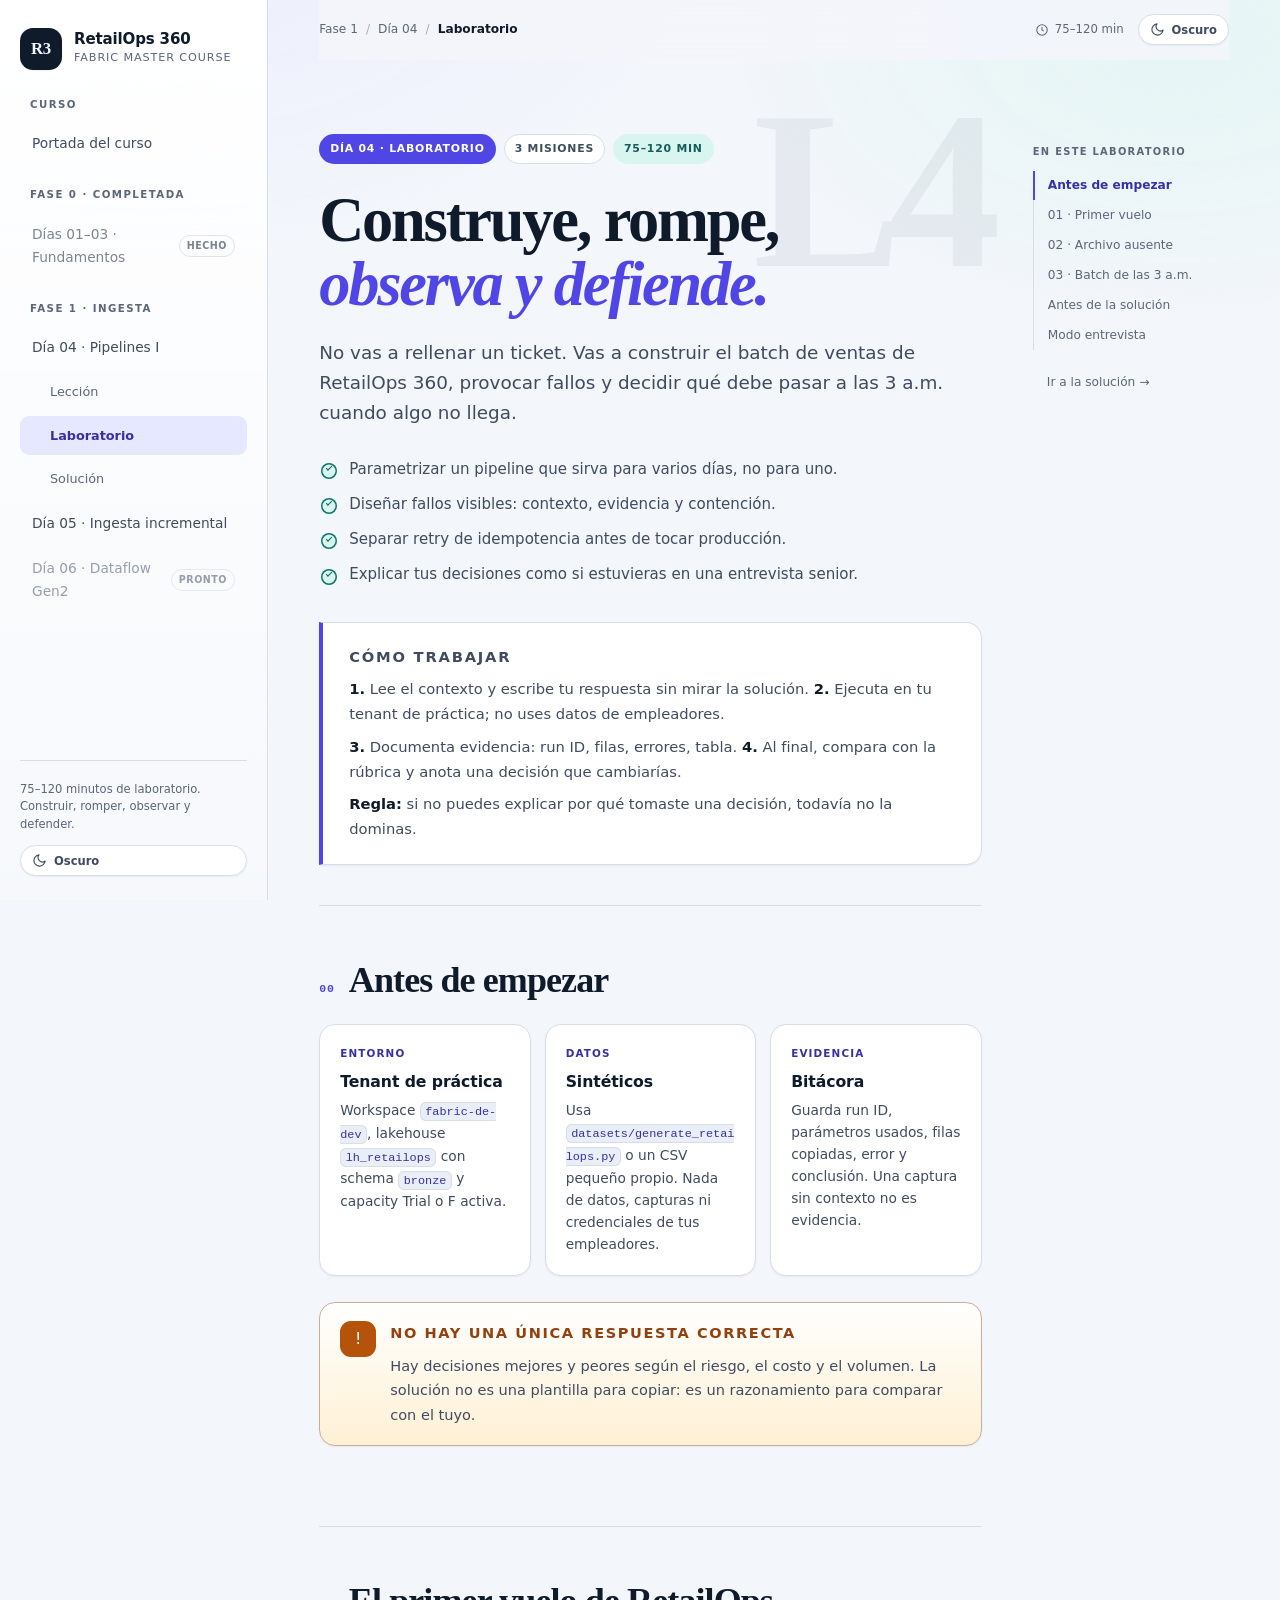
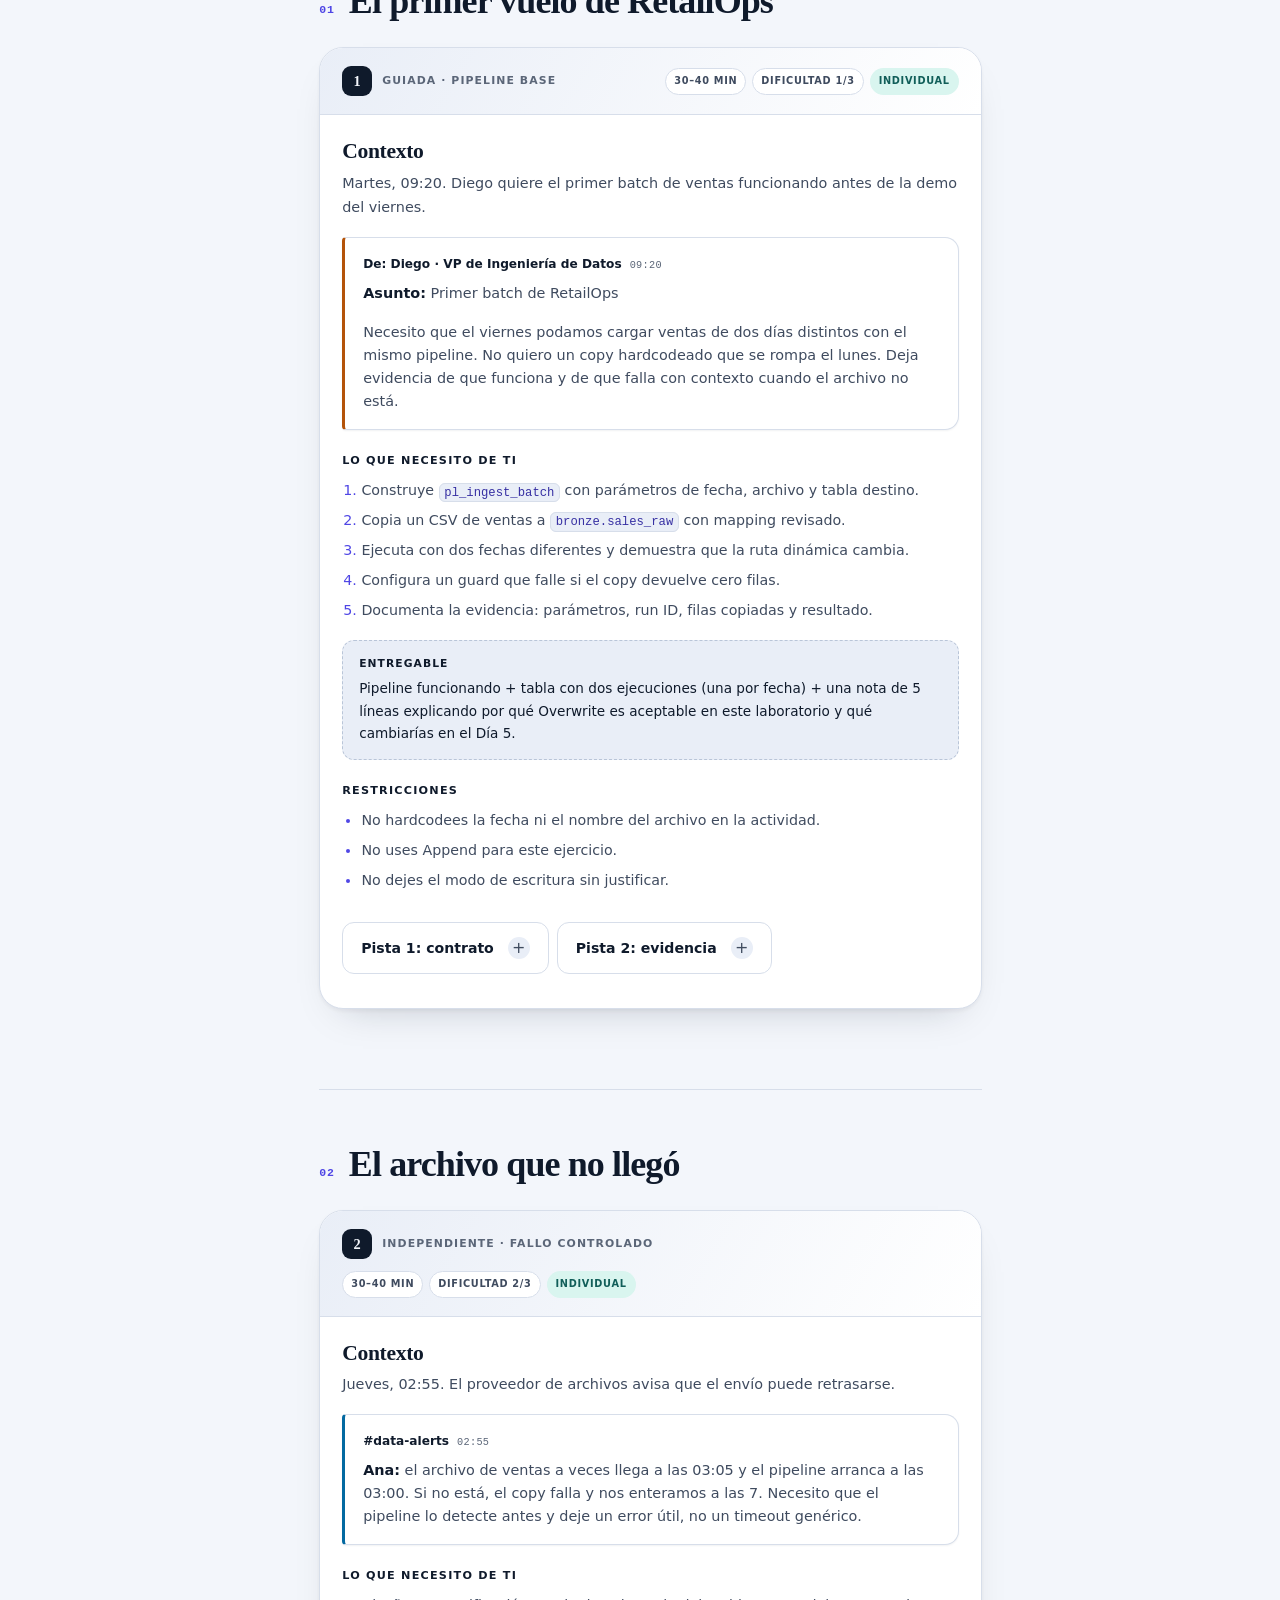
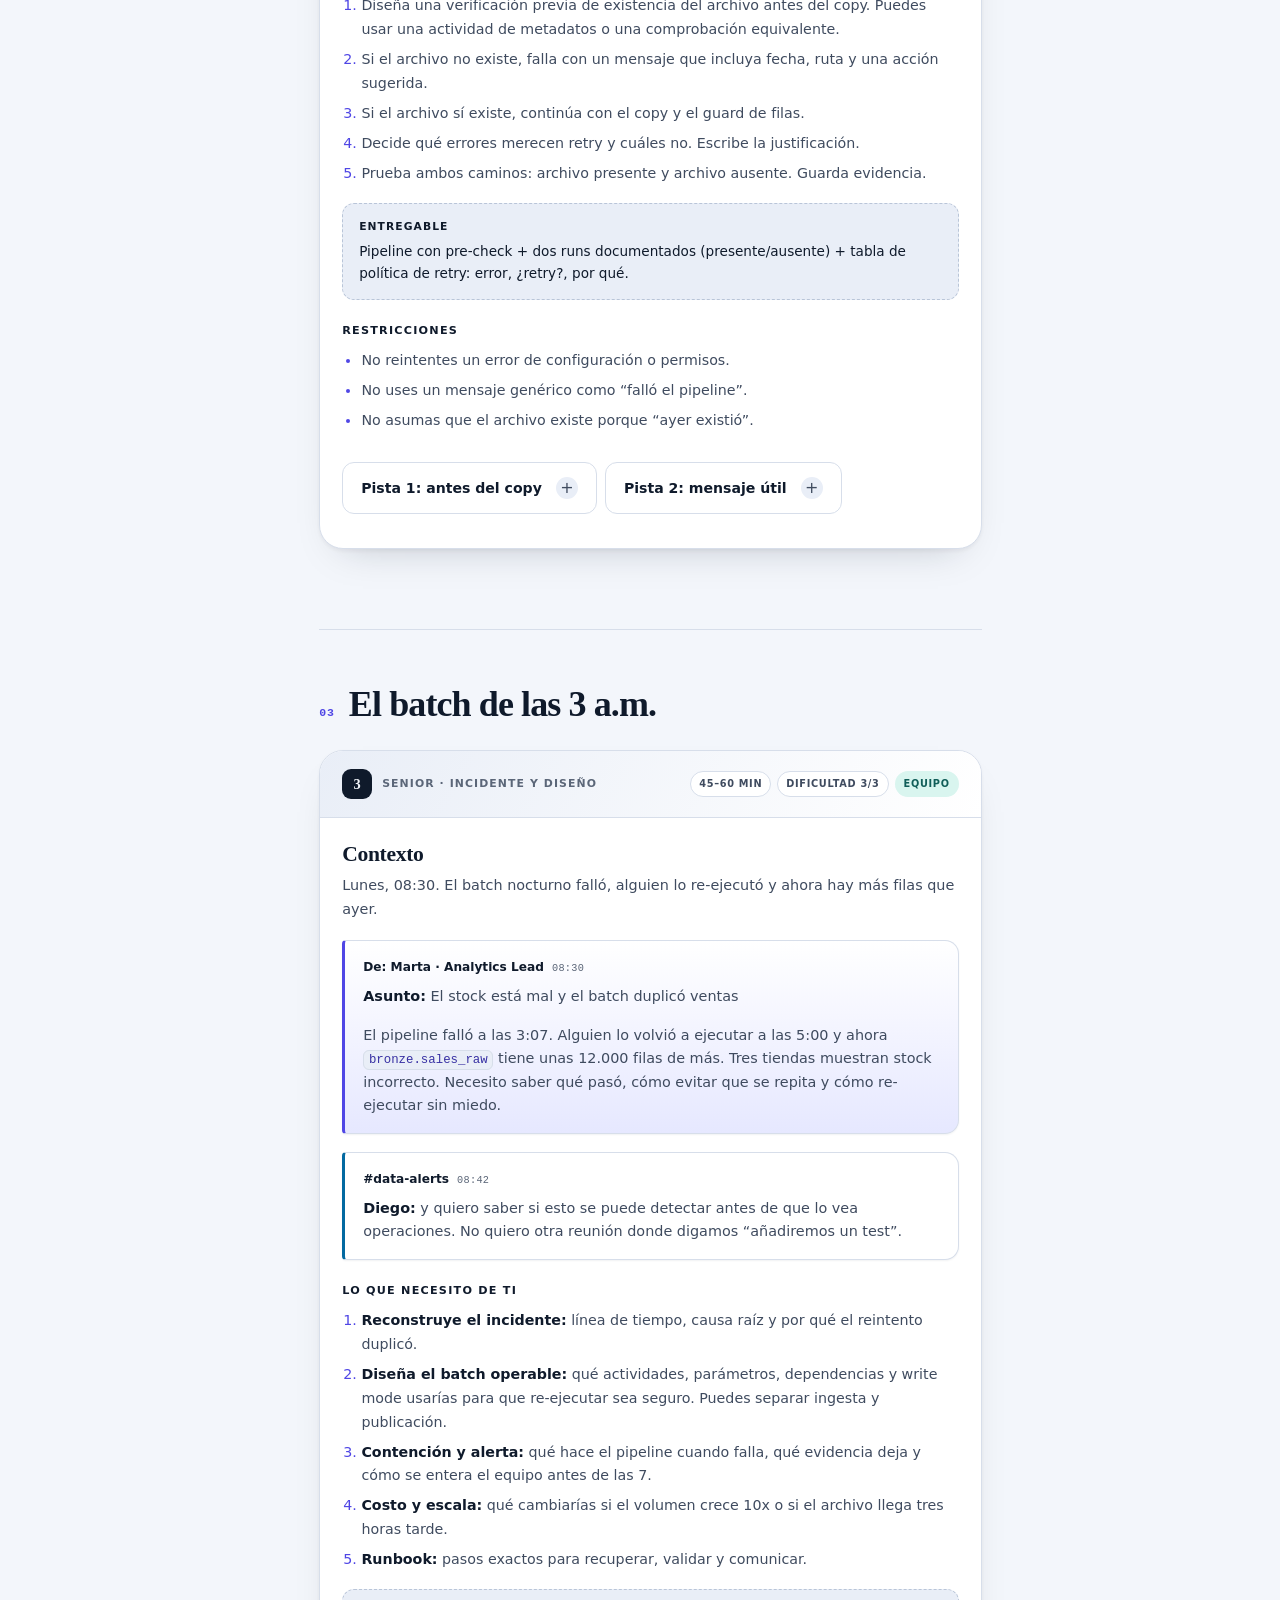
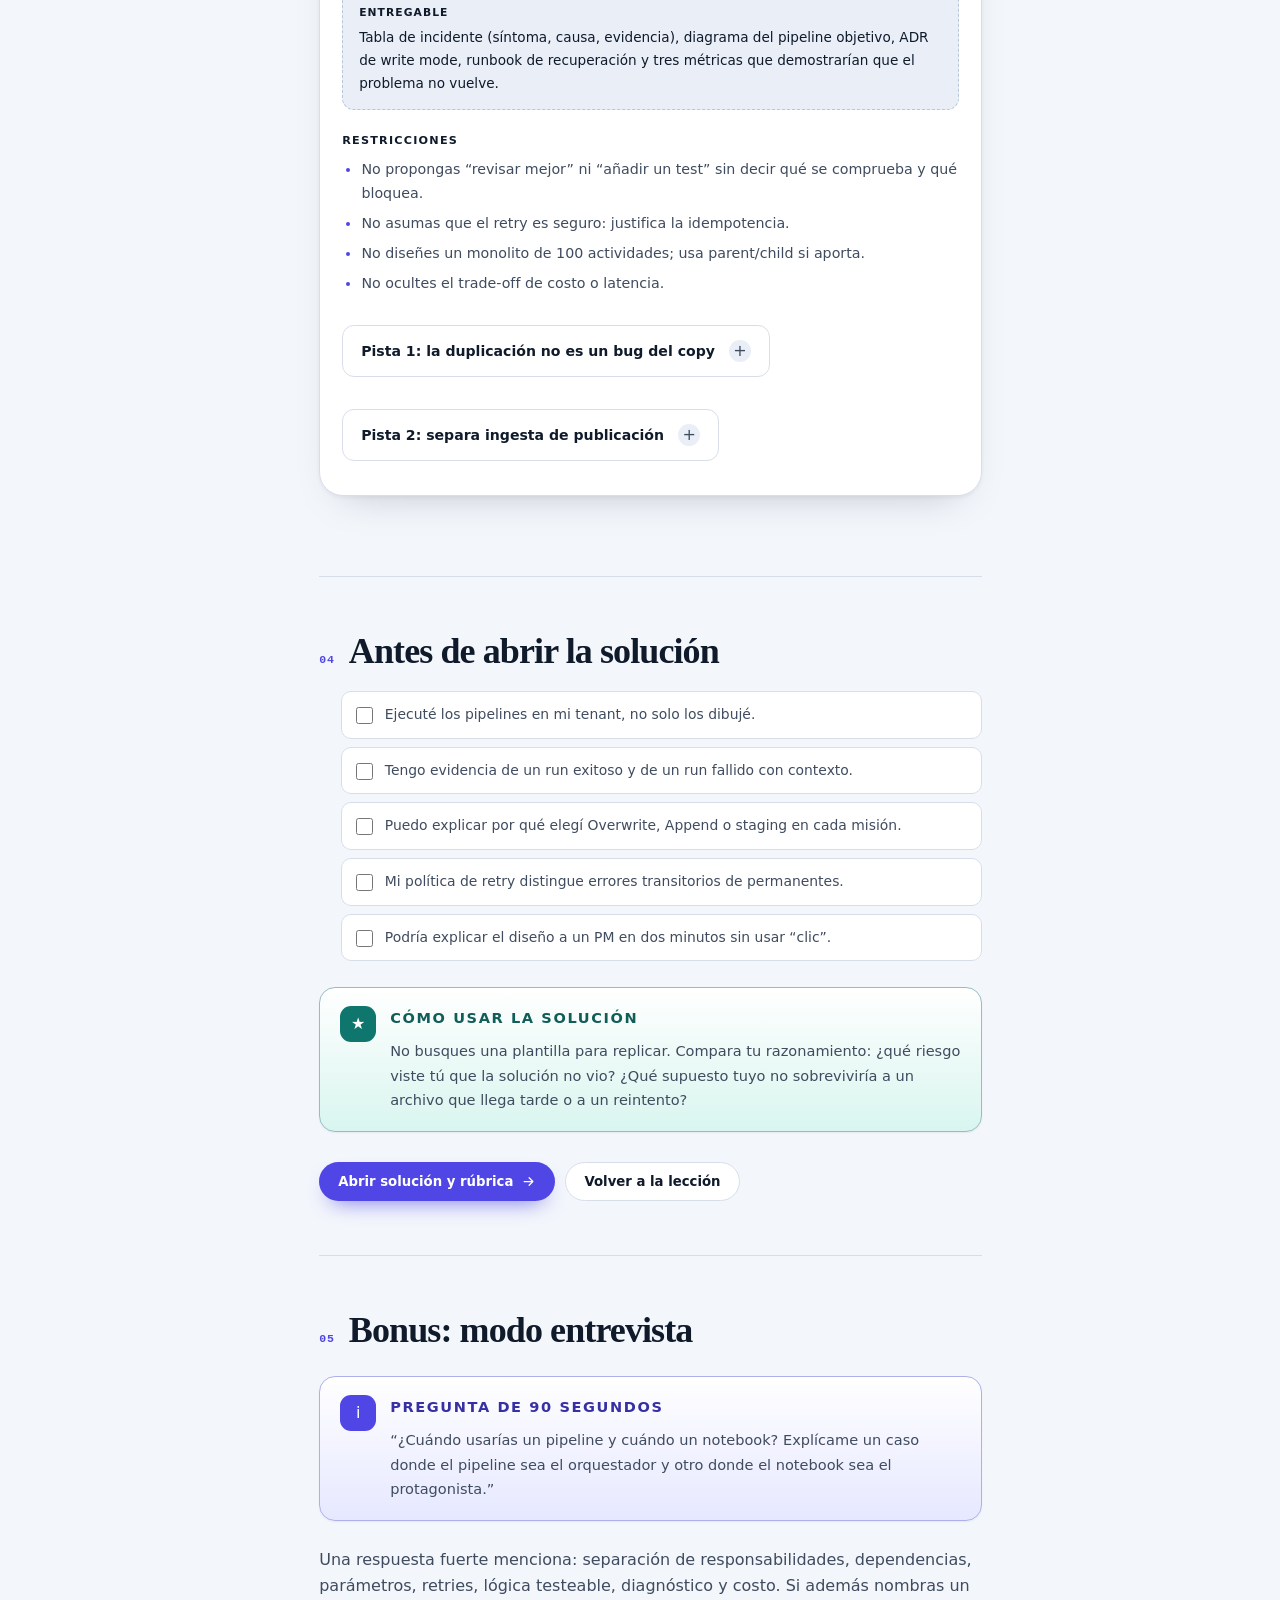
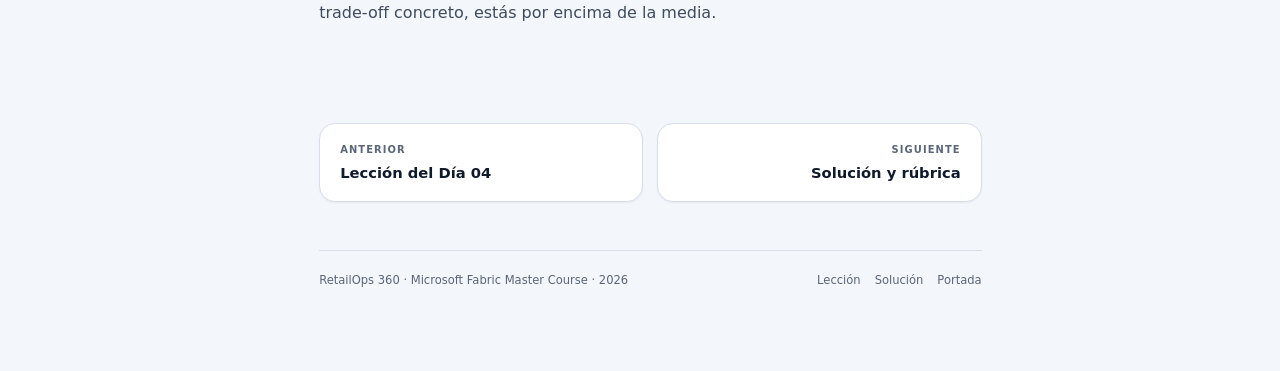
==== commit b4ac7f58: "Dia 05: ingesta incremental y conectividad" ====
--- a/exercises/dia-04-ejercicios.html
+++ b/exercises/dia-04-ejercicios.html
@@ -42,7 +42,7 @@
         <a class="side-link side-link--sub" href="../lessons/dia-04-data-factory-pipelines-i.html">Lección</a>
         <a class="side-link side-link--sub is-active" href="dia-04-ejercicios.html" aria-current="page">Laboratorio</a>
         <a class="side-link side-link--sub" href="../solutions/dia-04-solucion.html">Solución</a>
-        <a class="side-link is-locked" href="#" aria-disabled="true" tabindex="-1">Día 05 · Ingesta incremental</a>
+        <a class="side-link" href="../lessons/dia-05-ingesta-incremental.html">Día 05 · Ingesta incremental</a>
         <a class="side-link is-locked" href="#" aria-disabled="true" tabindex="-1">Día 06 · Dataflow Gen2</a>
       </nav>
 
